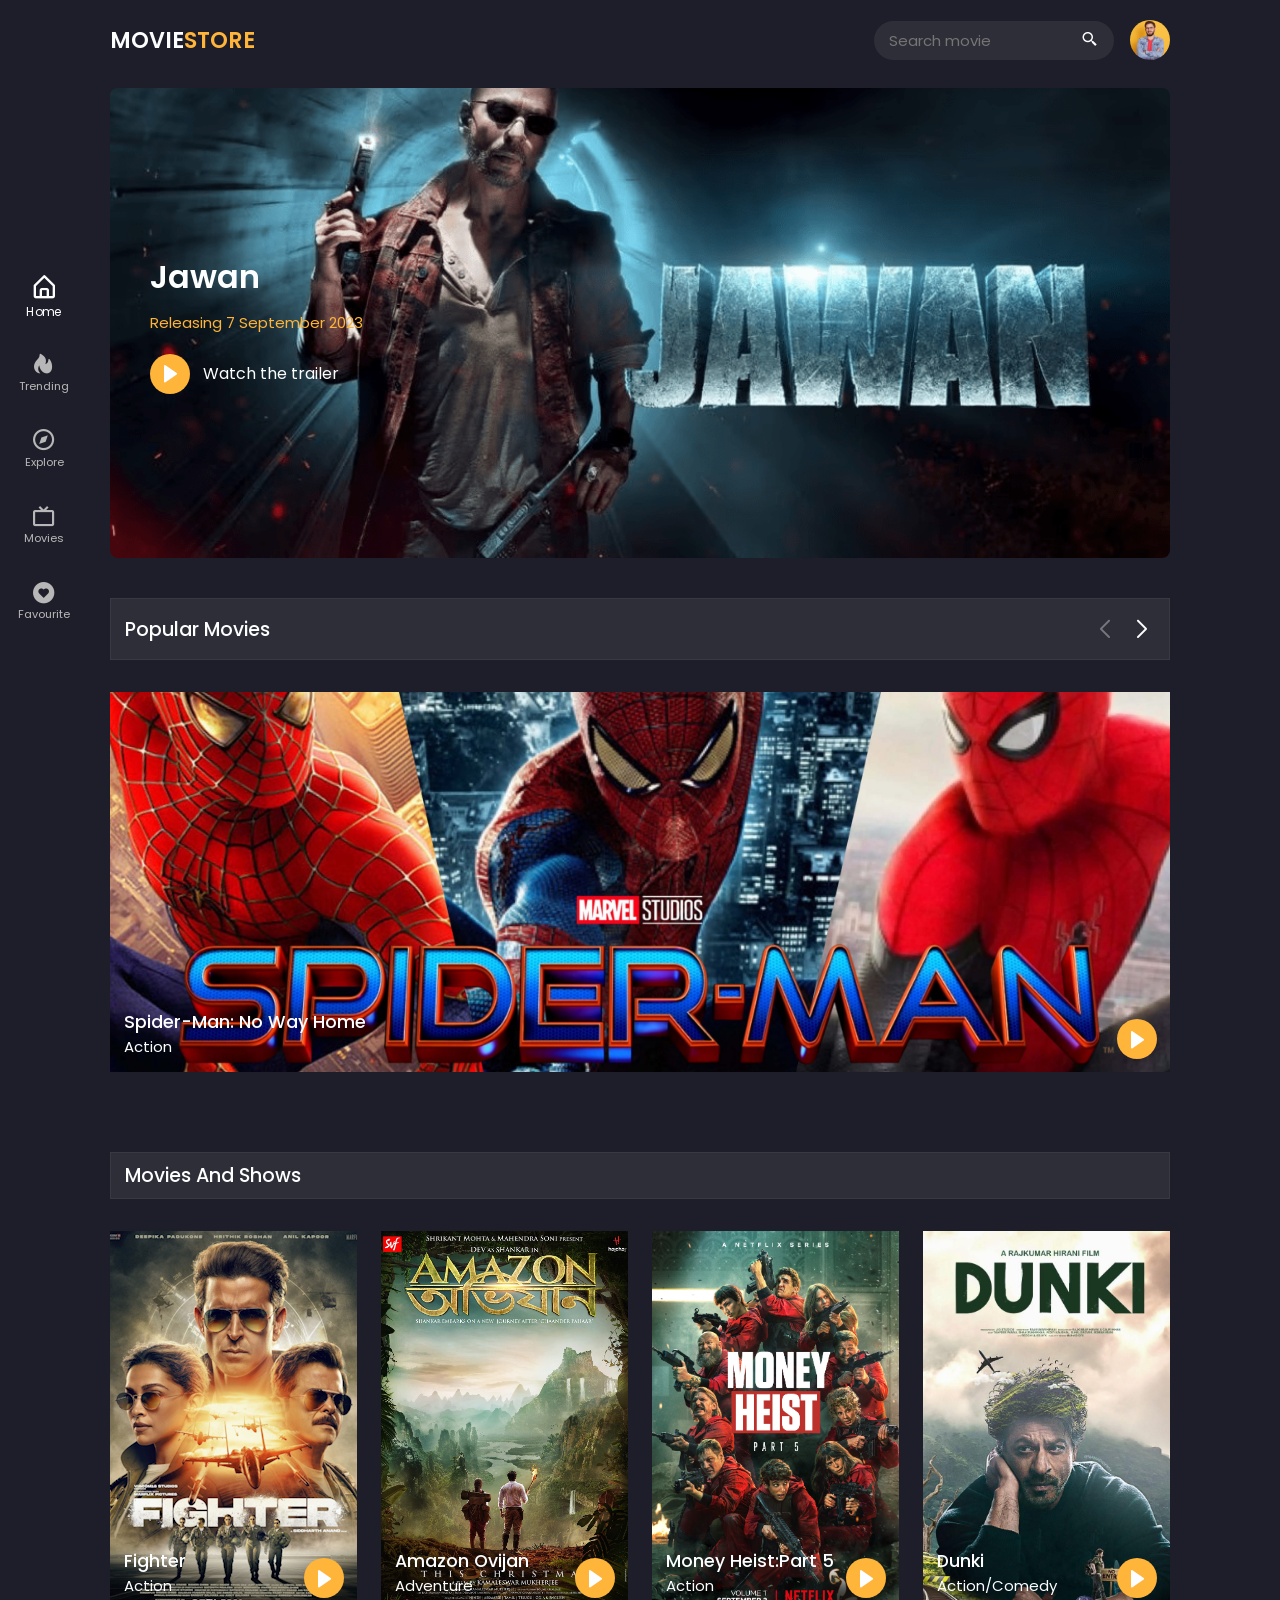
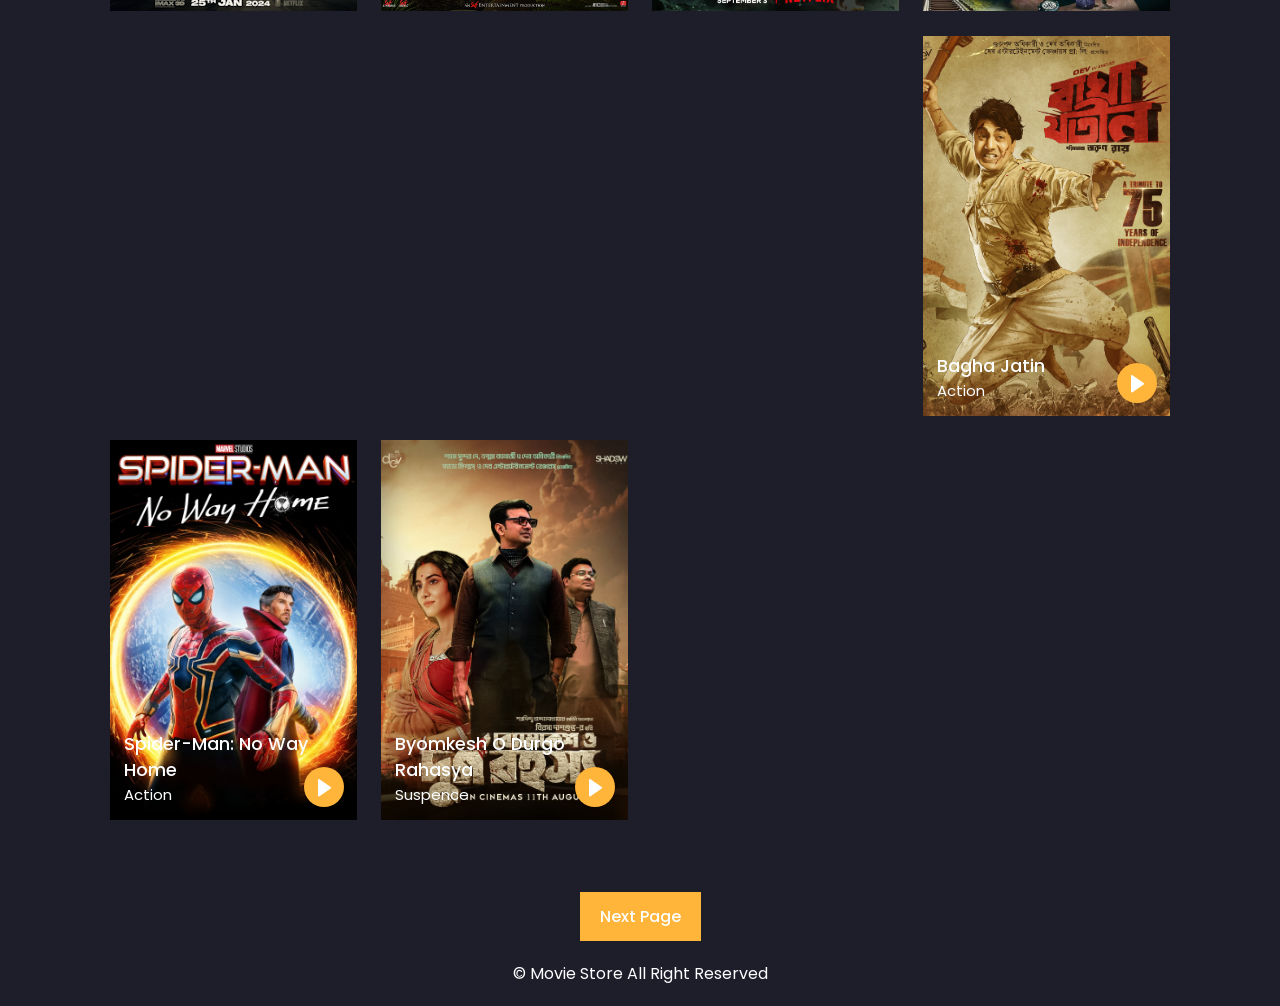
==== index.html @ ad98c3c1 "Initial upload of the Movie Store website." ====
<!DOCTYPE html>
<html lang="en">

<head>
    <meta charset="UTF-8">
    <meta http-equiv="X-UA-compatible" content="IE=edge">
    <meta name="viewport" content="width=device-width, initial-scale=1.0">
    <title>Movie Website</title>
    <link rel="stylesheet" href="style.css">
    <link rel="stylesheet" href="swiper-bundle.min.css">
    <link rel=" shortcut icon" href="fav-icon.png" type="fav-icon">
    <link href='https://unpkg.com/boxicons@2.1.4/css/boxicons.min.css' rel='stylesheet'>

</head>

<body>
    <header>
        <div class="nav container">

            <a href="index.html" class="logo">
                Movie<span>Store</span>
            </a>
            <div class="search-box">
                <input type="search" name="" id="search-input" placeholder="Search movie">
                <i class='bx bx-search-alt-2'></i>
            </div>
            <a href="#" class="user">
                <img src="user.jpg" alt="" class="user-img">
            </a>
            <div class="navbar">
                <a href="#home" class="nav-link nav-active">
                    <i class='bx bx-home-alt'></i>
                    <span class="nav-link-title">Home</span>
                </a>
                <a href="#popular" class="nav-link">
                    <i class='bx bxs-hot'></i>
                    <span class="nav-link-title">Trending</span>
                </a>
                <a href="#movies" class="nav-link">
                    <i class='bx bx-compass'></i>
                    <span class="nav-link-title">Explore</span>
                </a>
                <a href="play-page.html" class="nav-link">
                    <i class='bx bx-tv'></i>
                    <span class="nav-link-title">Movies</span>
                </a>
                <a href="#home" class="nav-link">
                    <i class='bx bxs-heart-circle'></i>
                    <span class="nav-link-title">Favourite</span>
                </a>
            </div>
        </div>
    </header>
    <section class="home container" id="home">
        <img src="copy.png" alt="" class="home-img">
        <div class="home-text">
            <h1 class="home-title">Jawan</h1>
            <p>Releasing 7 September 2023</p>
            <a href="#" class="watch-btn">
                <i class='bx bxs-right-arrow'></i>
                <span>Watch the trailer</span>
            </a>
        </div>
    </section>
    <section class="popular container" id="popular">
        <div class="heading">
            <h2 class="heading-title">Popular Movies</h2>
            <div class="swiper-btn">
                <div class="swiper-button-prev"></div>
                <div class="swiper-button-next"></div>
            </div>
        </div>
        <div class="popular-content swiper">
            <div class="swiper-wrapper">
                <div class="swiper-slide">
                    <div class="movie-box">
                        <img src="no.jpeg" alt="" class="movie-box-img">
                        <div class="box-text">
                            <h2 class="movie-title">Spider-Man: No Way Home</h2>
                            <span class="movie-type">Action</span>
                            <a href="play-page.html" class="watch-btn play-btn">
                                <i class='bx bxs-right-arrow'></i>

                            </a>
                        </div>
                    </div>
                </div>
                <div class="swiper-slide">
                    <div class="movie-box">
                        <img src="hitman.jpg" alt="" class="movie-box-img">
                        <div class="box-text">
                            <h2 class="movie-title">Hitman's Wife's Bodygurd </h2>
                            <span class="movie-type">Action/Comedy</span>
                            <a href="#" class="watch-btn play-btn">
                                <i class='bx bxs-right-arrow'></i>

                            </a>
                        </div>
                    </div>
                </div>
                <div class="swiper-slide">
                    <div class="movie-box">
                        <img src="pa.jpg" alt="" class="movie-box-img">
                        <div class="box-text">
                            <h2 class="movie-title">Pathaan</h2>
                            <span class="movie-type">Action</span>
                            <a href="#" class="watch-btn play-btn">
                                <i class='bx bxs-right-arrow'></i>

                            </a>
                        </div>
                    </div>
                </div>
                <div class="swiper-slide">
                    <div class="movie-box">
                        <img src="dug.jpg" alt="" class="movie-box-img">
                        <div class="box-text">
                            <h2 class="movie-title">Byomkesh O Durgo Rahasya</h2>
                            <span class="movie-type">Suspence/Action</span>
                            <a href="#" class="watch-btn play-btn">
                                <i class='bx bxs-right-arrow'></i>

                            </a>
                        </div>
                    </div>
                </div>
            </div>


        </div>
    </section>
    <section class="Movies container" id="Movies">
        <div class="heading">
            <h2 class="heading-title">Movies And Shows</h2>
        </div>
        
        <div class="Movies-content">
            <div class="movie-box">
                <img src="fig.jpg" alt="" class="movie-box-img">
                <div class="box-text">
                    <h2 class="movie-title">Fighter</h2>
                    <span class="movie-type">Action</span>
                    <a href="play-page.html" class="watch-btn play-btn">
                        <i class='bx bxs-right-arrow'></i>
                    </a>
                </div>
            </div>
            
            <div class="movie-box">
                <img src="ama.jpg" alt="" class="movie-box-img">
                <div class="box-text">
                    <h2 class="movie-title">Amazon Ovijan</h2>
                    <span class="movie-type">Adventure</span>
                    <a class="watch-btn play-btn">
                        <i class='bx bxs-right-arrow'></i>
                    </a>
                </div>
            </div>
            <div class="movie-box">
                <img src="mon.jpg" alt="" class="movie-box-img">
                <div class="box-text">
                    <h2 class="movie-title">Money Heist:Part 5</h2>
                    <span class="movie-type">Action</span>
                    <a href="#" class="watch-btn play-btn">
                        <i class='bx bxs-right-arrow'></i>

                    </a>
                </div>
            </div>
            <div class="swiper-slide">
                <div class="movie-box">
                    <img src="dun.jpg" alt="" class="movie-box-img">
                    <div class="box-text">
                        <h2 class="movie-title">Dunki</h2>
                        <span class="movie-type">Action/Comedy</span>
                        <a href="#" class="watch-btn play-btn">
                            <i class='bx bxs-right-arrow'></i>

                        </a>
                    </div>
                </div><br>
                
                <div class="movie-box">
                    <img src="dev.jpg" alt="" class="movie-box-img">
                    <div class="box-text">
                        <h2 class="movie-title">Bagha Jatin</h2>
                        <span class="movie-type">Action</span>
                        <a href="#" class="watch-btn play-btn">
                            <i class='bx bxs-right-arrow'></i>

                        </a>
                    </div>
                </div>
            </div>
            
            <div class="movie-box">
                <img src="spi.jpg" alt="" class="movie-box-img">
                <div class="box-text">
                    <h2 class="movie-title">Spider-Man: No Way Home</h2>
                    <span class="movie-type">Action</span>
                    <a href="#" class="watch-btn play-btn">
                        <i class='bx bxs-right-arrow'></i>

                    </a>
                </div>
            </div>
            <div class="movie-box">
                <img src="bom.jpg" alt="" class="movie-box-img">
                <div class="box-text">
                    <h2 class="movie-title">Byomkesh O Durgo Rahasya</h2>
                    <span class="movie-type">Suspence</span>
                    <a href="#" class="watch-btn play-btn">
                        <i class='bx bxs-right-arrow'></i>

                    </a>
                </div>
            </div>
        </div>      
    </section>
    
    <div class="next-page">
        <a href="#" class="next-btn">Next Page</a>
    </div>
    <div class="copyright">
        <p>&#169; Movie Store All Right Reserved</p>
    </div>

    <script src="swiper-bundle.min.js"></script>
    <script src="script.js"></script>
    <script>
        var allplaybtn = document.querySelectorAll(".movie-box");
        allplaybtn.forEach(btn => {
            btn.addEventListener("click", function () {
                window.location.href = "play-page.html";
                console.log(btn.innerHTML);
            });
        });
   
    </script>

</body>

</html>
---- style.css ----
@import url('https://fonts.googleapis.com/css2?family=Poppins:wght@400;500;600;700&display=swap');
*{
    font-family: 'Poppins', sans-serif;
    margin: 0;
    padding: 0;
    scroll-behavior: smooth;
    box-sizing: border-box;
    scroll-padding-top: 2rem;
}
:root {
    --main-color:#ffb43a;
    --hover-color:hsl(37,94%,57%);
    --body-color:#1e1e2a;
    --container-color:#2d2e37;
    --text-color:#fcfeff;
}
html::-webkit-scrollbar{
    width: 0.5rem;
    background: transparent;
}
html::-webkit-scrollbar-thumb{
    background: var(--main-color);
}
::selection{
    background: var(--main-color);
    color: var(--text-color);
}
a{
    text-decoration: none;  
}
li {
    list-style: none;
}
section {
    padding: 3rem 0 2rem;
}
img {
    width: 100%;
}
.bx{
 cursor: pointer;   
}
body {
    background: var(--body-color);
    color: var(--text-color);
}
.container{
    max-width: 1060px;
    margin: auto;
    width: 100%;
}
header {
    position: fixed;
    top: 0;
    left: 0;
    width: 100%;
    background: var(--body-color);
    z-index:100;
}
.nav{
    display: flex;
    align-items: center;
    justify-content: center;
    padding: 20px 0;
}
.logo{
    font-size: 1.4rem;
    color: var(--text-color);
    font-weight: 600;
    text-transform: uppercase;
    margin: 0 auto 0 0;
}
.logo span{
   color: var(--main-color);

}
.search-box{
    max-width: 240px;
    width: 100%;
    display: flex;
    align-items: center;
    column-gap: 0.7rem;
    padding: 8px 15px;
    background: var(--container-color);
    border-radius: 4rem;
    margin-right: 1rem;
}
.search-box .bx{
   font-size: 1.1rem;
}
.search-box .bx:hover {
    color: var(--main-color);
}
#search-input{
    width: 100%;
    border: none;
    outline: none;
    color: var(--text-color);
    background: transparent;
    font-size: 0.938rem;
}
.user {
    display: flex;
}
.user-img{
   width: 40px;
    height: 40px;
    border-radius: 50%;
    object-fit: cover;
    object-position: center;
}
.navbar{
    position: fixed;
    top: 50%;
    transform: translateY(-50%);
    left: 18px;
    display: flex;
    flex-direction: column;
    row-gap: 2.1rem;
}
.nav-link{
    display: flex;
    flex-direction: column;
    align-items: center;
    color: #b7b7b7;
}
.nav-link:hover,
.nav-active {
    color: var(--text-color);
    transition: 0.3s all linear;
    transform: scale(1.1);
}
.nav-link .bx {
    font-size: 1.6rem;
}
.nav-link-title {
    font-size: 0.7rem;
}
.home{
    position: relative;
    min-height: 470px;
    display: flex;
    align-items: center;
    margin-top: 5rem !important;
    border-radius: 0.5rem;
}
.home-img{
    position: absolute;
    width: 100%;
    height: 100%;
    z-index: -1;
    object-fit: cover;
    border-radius: 0.5rem;
}
.home-text{
    padding-left: 40px;
}
.home-title{
    font-size: 2rem;
    font-weight: 600;
}
.home-text p{
    font-size: 0.938rem;
    margin: 10px 0 20px;
    color: var(--main-color);
}
.watch-btn{
    display: flex;
    align-items: center;
    column-gap: 0.8rem;
    color: var(--text-color);
}
.watch-btn .bx{
    font-size: 21px;
    background: var(--main-color);
    width: 40px;
    height: 40px;
    border-radius: 50%;
    display: flex;
    align-items: center;
    justify-content: center;
}
.watch-btn .bx:hover{
    background: var(--hover-color);
}
.watch-btn span{
    font-size: 1rem;
    font-weight: 400;
}
.heading{
    display: flex;
    align-items: center;
    justify-content: space-between;
    background: var(--container-color);
    padding: 8px 14px;
    border: 1px solid hsl(200 100% 99% / 5%);
    margin-bottom: 2rem;
}
.heading-title{
    font-size: 1.2rem;
    font-weight: 500;
}
.movie-box{
    position: relative;
    width: 100%;
    height: 380px;
    overflow: hidden;
}
.movie-box-img{
    width: 100%;
    height: 100%;
    object-fit: cover;
}
.movie-box .box-text{
    position: absolute;
    bottom: 0;
    left: 0;
    width: 100%;
    height: 100%;
    display: flex;
    flex-direction: column;
    justify-content: flex-end;
    padding: 14px;
    background: linear-gradient(
    8deg,
    hsl(240 17% 14% /74%) 14%,
    hsl(240 17% 14% /14%) 44%,
    );
    overflow: hidden;
}
.movie-title{
    font-size: 1.1rem;
    font-weight: 500;
}
.movie-type{
    font-size: 0.938rem;
}
.play-btn{
    position: absolute;
    bottom: 0.8rem;
    right: 0.8rem;
}
.swiper-btn{
    display: flex;
}
.swiper-button-next,
.swiper-button-prev{
    position: static !important;
    margin: 0 0 0 10px !important;
}
.swiper-button-next::after,
.swiper-button-prev::after{
    color: var(--text-color);
    font-size: 18px !important;
    font-weight: 700;
}
.movies .heading{
 padding: 10px 14px;   
}
.Movies-content{
    display: grid;
    grid-template-columns: repeat(auto-fit, minmax(247px, 1fr));
    gap: 1.5rem;
}
.Movies-content .movie-box:hover .movie-box-img{
    transform: scale(1.1);
    transition: 0.5s;
}
.next-page{
    display: flex;
    align-items: center;
    justify-content: center;
    margin-top: 2.5rem;
}
.next-btn{
    background: var(--main-color);
    padding: 12px 20px;
    color: var(--text-color);
    font-weight: 500;
}
.next-btn:hover{
    background: var(--hover-color);
    transition: 0.3s all linear;
}
.copyright{
    text-align: center;
    padding: 20px;
}
.play-container{
    position: relative;
    min-height: 540px;
    margin-top: 5rem !important;
}
.play-img{
    position: absolute;
    width: 100%;
    height: 100%;
    object-fit: cover;
    object-position: center;
    z-index: -1;
}
.play-text{
    position: absolute;
    bottom: 0;
    left: 0;
    width: 100%;
    height: 100%;
    display: flex;
    flex-direction: column;
    justify-content: flex-end;
    padding: 40px;
    background: linear-gradient(
    8deg,
    hsl(240 17% 14% /74%) 14%,
    hsl(240 17% 14% /14%) 44%,
    );
}
.play-text h2{
    font-size: 1rem;
    font-weight: 600;
}
.rating{
    display: flex;
    align-items: center;
    column-gap: 2px;
    font-size: 1.1rem;
    color: var(--main-color);
    margin-top: 4px;
}
.tags{
    display: flex;
    align-items: center;
    column-gap: 8px;
    margin: 1rem 0;
}
.tags span{
    background: var(--container-color);
    padding: 0 4px;
}
.play-movie{
    position: absolute;
    bottom: 18rem;
    right: 10rem;
    display: flex !important;
    align-items: center;
    justify-content: center;
    width: 45px;
    height: 45px;
    border-radius: 50%;
    background: var(--main-color);
    font-size: 24px;
    animation: animate 2s linear infinite;
}
@keyframes animate{
    0%{
        box-shadow: 0 0 0 0 rgb(255, 180, 58, 0.7);
    }
    40%{
        box-shadow: 0 0 0 50px rgb(255, 193, 7, 0);
    }
    80%{
        box-shadow: 0 0 0 50px rgb(255, 193, 7, 0);
    }
    100%{
        box-shadow: 0 0 0 rgb(255, 193, 7, 0);
    }
}
.video-container{
    position: fixed;
    top: 0;
    left: 0;
    display: none;
    align-items: center;
    justify-content: center;
    width: 100%;
    height: 100vh;
    background: hsl(234 10% 20% / 60%);
    z-index: 400;
}
.video-container.show-video{
    display: flex;

}
.video-box{
    position: relative;
    width: 82%;

}
.video-box #myvideo{
    width: 100%;
    aspect-ratio: 16/9;
}
.close-video{
    position: absolute;
    top: -3rem;
    right: 0;
    font-size: 40px;
    color: var(--main-color);
}
.about-movie{
    margin-top: 2rem !important;
}
.about-movie h2{
    font-size: 1.4rem;
    font-weight: 600;
    color: var(--main-color);
}
.about-movie p{
    max-width: 600px;
    font-size: 0.938rem;
    margin: 10px 0;
}
.cast-heading{
    font-size: 1.2rem;
    font-weight: 600;
    margin-bottom: 1rem;
    color: var(--main-color);
}
.cast{
    display: grid;
    grid-template-columns: repeat(auto-fit,minmax(150px,150px));
    gap: 1rem;
}
.cast-img{
    width: 150px;
    height: 180px;
    object-fit: cover;
    object-position: center;
}
.download{
    max-width: 800px;
    width: 1005;
    margin: auto;
    display: grid;
    justify-content: center;
    margin-top: 2rem;
}
.download-title{
    text-align: center;
    font-size: 1.4rem;
    font-weight: 500;
    margin: 1.6rem 0;
    color: var(--main-color);
}
.download-links{
    display: grid;
    grid-template-columns: repeat(3, 1fr);
    gap: 10px;
    margin-bottom: 2rem;
}
.download-links a{
    text-align: center;
    background: var(--main-color);
    padding: 12px 24px;
    color: var(--body-color);
    letter-spacing: 1px;
    font-weight: 500;
}
.download-links a:hover{
    background: var(--hover-color);
}
@media (max-width:1170px){
    .navbar{
        bottom: 0;
        left: 0;
        right: 0;
        top: auto;
        transform: translateY(0);
        flex-direction: row;
        justify-content: space-evenly;
        row-gap: 1px;
        padding: 10px;
        border-top: 1px solid hsl(200 100% 99% / 5%);
        background: linear-gradient(8deg,
        hsl(240 17% 14% / 100%) 5%,
        hsl(240 17% 14% / 90%) 100%
        );
    }
    .nav-link .bx {
        font-size: 1.5rem;
    }
    .copyright{
        margin-bottom: 4rem;
    }
}
@media (max-width:1060px){
    .container{
        margin: 0 auto;
        width: 95%;
    }
}
@media (max-width:991px){
    .movie-box {
    height: 340px;
    }
    .Movies-content{
    grid-template-columns: repeat(auto-fit, minmax(214px, 1fr));
    }
}
@media (max-width:888px){
    .nav {
    padding: 14px 0;
    }
    .home{
    min-height: 440px;
    margin-top: 4rem !important;
    }
    .home-text{
    padding-left: 25px;
  }
  .home-title {
    font-size: 1.6rem;
   }
   .watch-btn span {
    font-size: 0.9rem;
   }
   .movie-title {
    font-size: 1rem;
    padding-right: 30px;
}
.play-container {
    min-height: 440px;
    margin-top: 4rem !important;
}
.play-movie {
    bottom: 14rem;
    right: 4rem;
}
.cast {
    justify-content: center;
  }
}
@media (max-width:768px){
    .nav {
        padding: 11px 0;
  }
  .logo {
    font-size: 1.2rem;
  }
  section {
    padding: 2rem 0;
  }
  .home-img {
    object-position: left;
  }
  .movie-type {
    font-size: 0.875rem;
    margin-top: 2px;
  }
  .tags span,
  .about-movie p {
    font-size: 0.875rem;
  }
  p{
    font-size: 0.875rem;
  }
  .play-text h2,
  .about-movie h2 {
    font-size: 1.3rem;
  }
  .play-movie {
    bottom: 10rem;
    right: 2rem;
  }
}
@media (max-width:514px){
    .home {
        min-height: 380px;
    }
    .heading {
        padding: 2px 14px;
    }
    .heading-title {
        font-size: 1rem;
    }
    .play-text {
        padding: 20px;
  }
  .play-movie {
    bottom: 4rem;
  }
  .video-box {
    width: 94%;
  }
  .cast-heading {
    font-size: 1.1rem;
  }
  .cast-title {
    font-size: 0.9rem;
  }
}
@media (max-width:408px){
    * {
        scroll-padding-top: 5rem;
    }
    .nav {
        display: grid;
        grid-template-columns: 1fr;
        grid-template-rows: 1fr 1fr;
        row-gap: 5px;
    }
    .search-box{
        max-width: 100%;
        width: 100%;
        border-radius: 4px;
        order: 3;
        grid-column-start: 1;
        grid-column-end: 3;
    }
    .home,
    .play-container {
        margin-top: 7rem !important;
    }
    .movie-box {
        height: 300px;
    }
    .Movies-content {
        grid-template-columns: repeat(auto-fit, minmax(150px, 1fr));
        gap: 1rem;
    }
}
@media (max-width:370px){
    .home {
        min-height: 300px;
    }
    .movie-box {
        height: 285px;
    }
    .user-img,
    .watch-btn .bx {
        width: 35px;
        height: 35px;
    }
    .navbar{
        justify-content: space-around;
        padding: 8px 0;
    }
    .nav-link .bx {
        font-size: 1.4rem;
    }
    .about-movie p{
        text-align: justify;
    }
    .download-links {
        grid-template-columns: 1fr;
    }
}
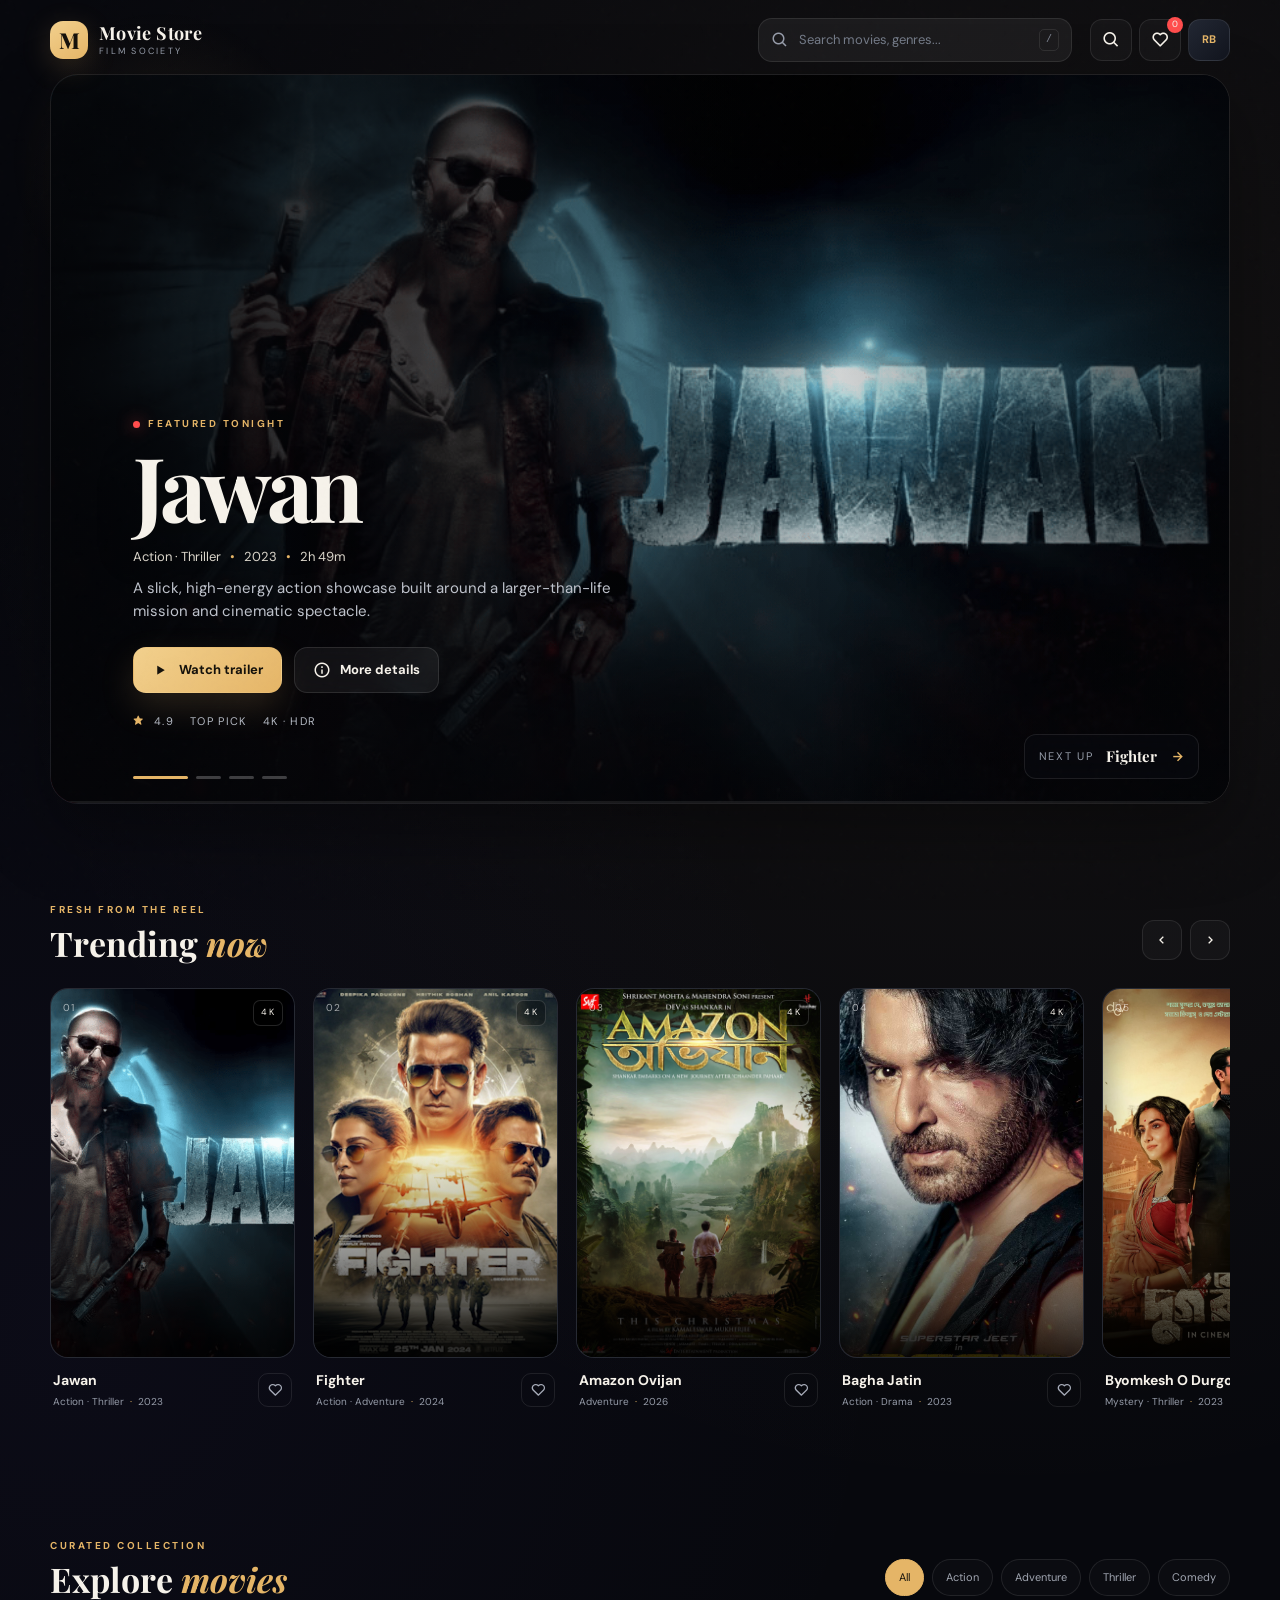
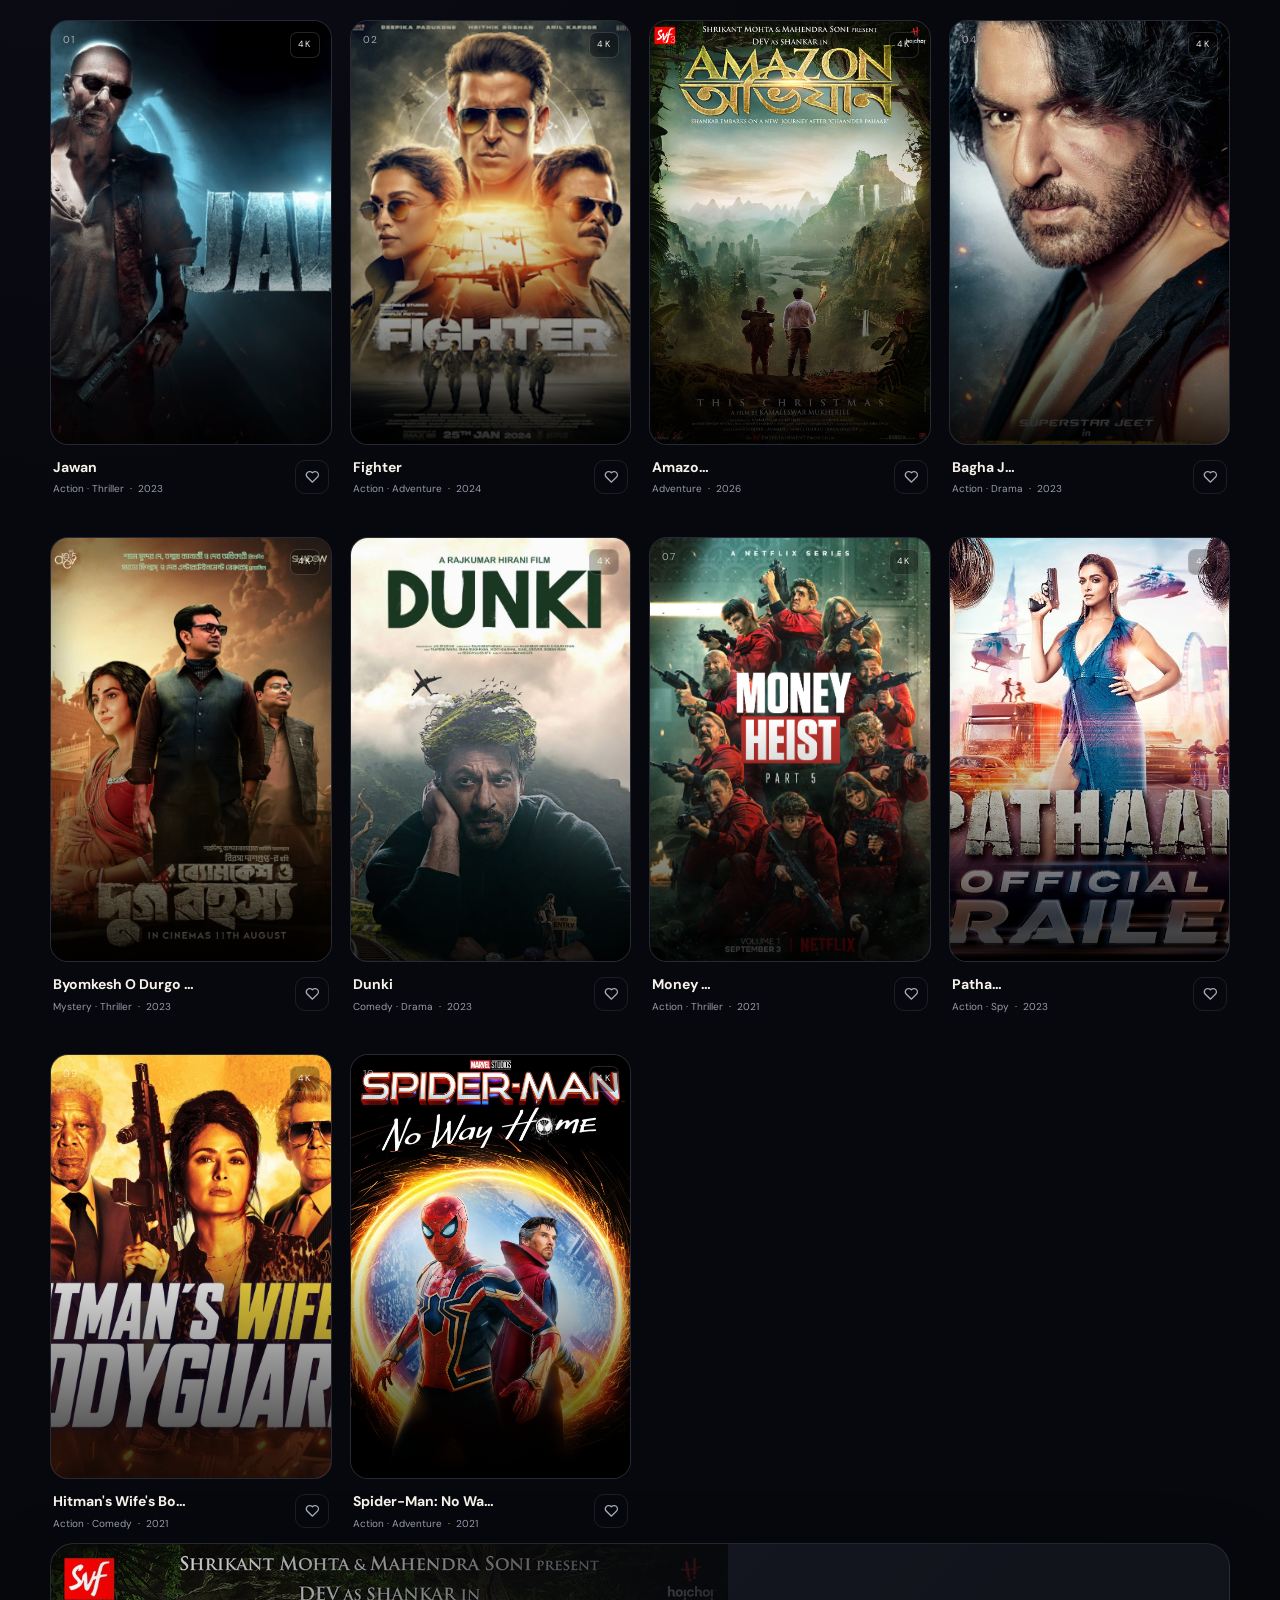
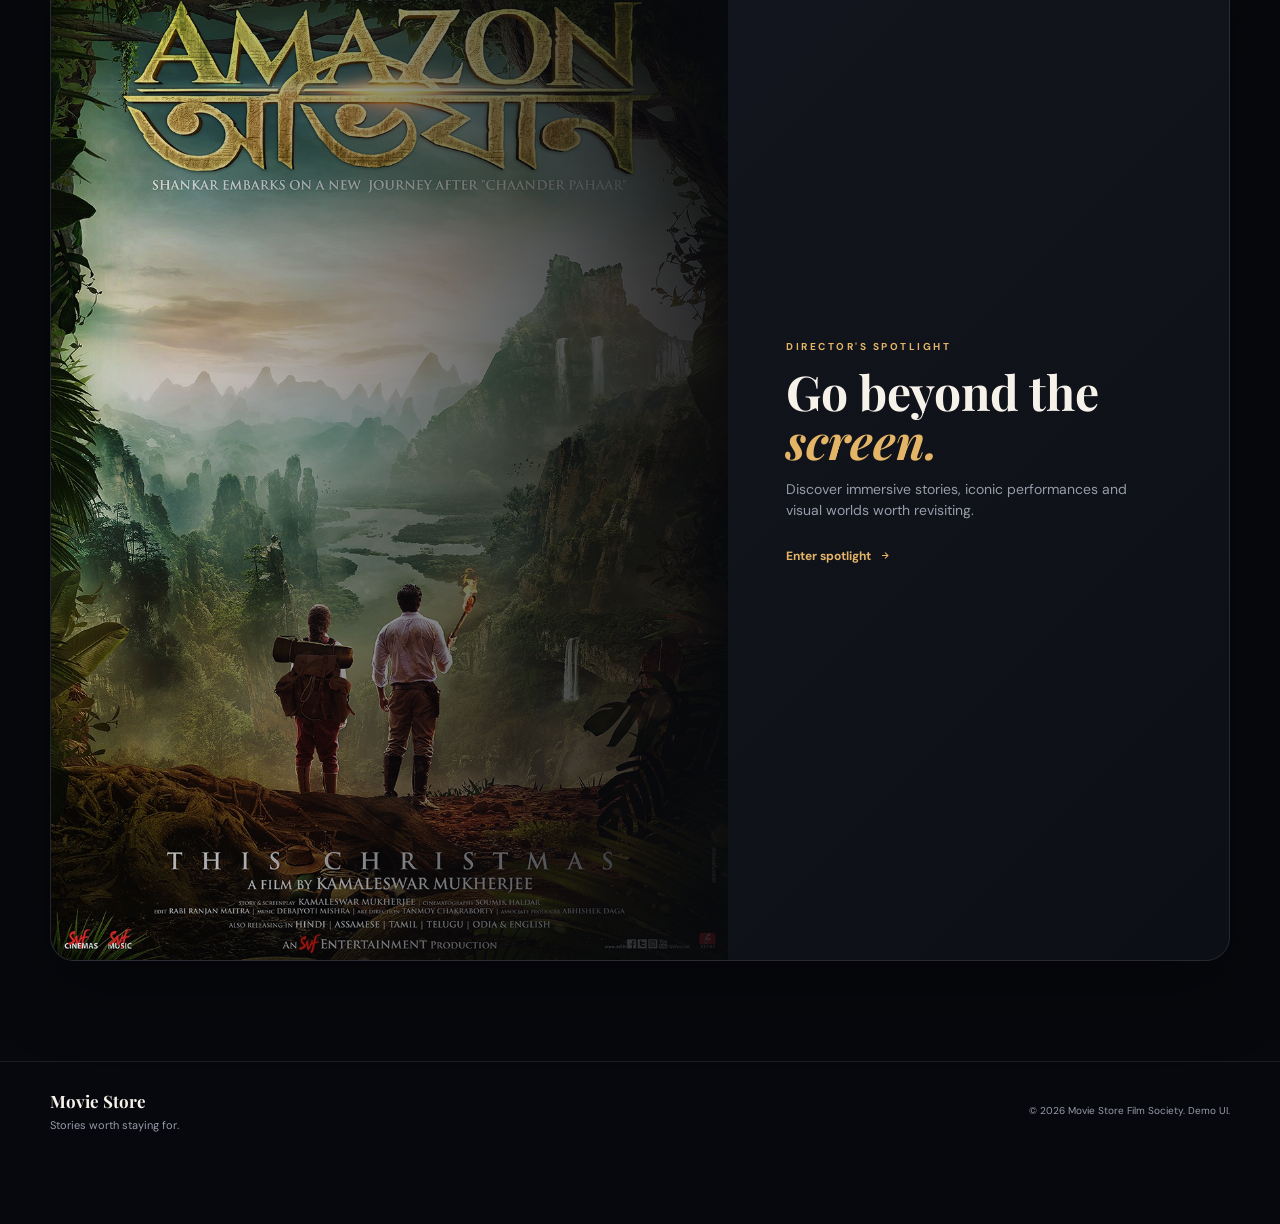
==== commit 4016250b: "Movie Store to v1.2" ====
--- a/index.html
+++ b/index.html
@@ -1,243 +1,178 @@
-<!DOCTYPE html>
-<html lang="en">
-
-<head>
-    <meta charset="UTF-8">
-    <meta http-equiv="X-UA-compatible" content="IE=edge">
-    <meta name="viewport" content="width=device-width, initial-scale=1.0">
-    <title>Movie Website</title>
-    <link rel="stylesheet" href="style.css">
-    <link rel="stylesheet" href="swiper-bundle.min.css">
-    <link rel=" shortcut icon" href="fav-icon.png" type="fav-icon">
-    <link href='https://unpkg.com/boxicons@2.1.4/css/boxicons.min.css' rel='stylesheet'>
-
-</head>
-
-<body>
-    <header>
-        <div class="nav container">
-
-            <a href="index.html" class="logo">
-                Movie<span>Store</span>
-            </a>
-            <div class="search-box">
-                <input type="search" name="" id="search-input" placeholder="Search movie">
-                <i class='bx bx-search-alt-2'></i>
-            </div>
-            <a href="#" class="user">
-                <img src="user.jpg" alt="" class="user-img">
-            </a>
-            <div class="navbar">
-                <a href="#home" class="nav-link nav-active">
-                    <i class='bx bx-home-alt'></i>
-                    <span class="nav-link-title">Home</span>
-                </a>
-                <a href="#popular" class="nav-link">
-                    <i class='bx bxs-hot'></i>
-                    <span class="nav-link-title">Trending</span>
-                </a>
-                <a href="#movies" class="nav-link">
-                    <i class='bx bx-compass'></i>
-                    <span class="nav-link-title">Explore</span>
-                </a>
-                <a href="play-page.html" class="nav-link">
-                    <i class='bx bx-tv'></i>
-                    <span class="nav-link-title">Movies</span>
-                </a>
-                <a href="#home" class="nav-link">
-                    <i class='bx bxs-heart-circle'></i>
-                    <span class="nav-link-title">Favourite</span>
-                </a>
-            </div>
-        </div>
-    </header>
-    <section class="home container" id="home">
-        <img src="copy.png" alt="" class="home-img">
-        <div class="home-text">
-            <h1 class="home-title">Jawan</h1>
-            <p>Releasing 7 September 2023</p>
-            <a href="#" class="watch-btn">
-                <i class='bx bxs-right-arrow'></i>
-                <span>Watch the trailer</span>
-            </a>
-        </div>
-    </section>
-    <section class="popular container" id="popular">
-        <div class="heading">
-            <h2 class="heading-title">Popular Movies</h2>
-            <div class="swiper-btn">
-                <div class="swiper-button-prev"></div>
-                <div class="swiper-button-next"></div>
-            </div>
-        </div>
-        <div class="popular-content swiper">
-            <div class="swiper-wrapper">
-                <div class="swiper-slide">
-                    <div class="movie-box">
-                        <img src="no.jpeg" alt="" class="movie-box-img">
-                        <div class="box-text">
-                            <h2 class="movie-title">Spider-Man: No Way Home</h2>
-                            <span class="movie-type">Action</span>
-                            <a href="play-page.html" class="watch-btn play-btn">
-                                <i class='bx bxs-right-arrow'></i>
-
-                            </a>
-                        </div>
-                    </div>
-                </div>
-                <div class="swiper-slide">
-                    <div class="movie-box">
-                        <img src="hitman.jpg" alt="" class="movie-box-img">
-                        <div class="box-text">
-                            <h2 class="movie-title">Hitman's Wife's Bodygurd </h2>
-                            <span class="movie-type">Action/Comedy</span>
-                            <a href="#" class="watch-btn play-btn">
-                                <i class='bx bxs-right-arrow'></i>
-
-                            </a>
-                        </div>
-                    </div>
-                </div>
-                <div class="swiper-slide">
-                    <div class="movie-box">
-                        <img src="pa.jpg" alt="" class="movie-box-img">
-                        <div class="box-text">
-                            <h2 class="movie-title">Pathaan</h2>
-                            <span class="movie-type">Action</span>
-                            <a href="#" class="watch-btn play-btn">
-                                <i class='bx bxs-right-arrow'></i>
-
-                            </a>
-                        </div>
-                    </div>
-                </div>
-                <div class="swiper-slide">
-                    <div class="movie-box">
-                        <img src="dug.jpg" alt="" class="movie-box-img">
-                        <div class="box-text">
-                            <h2 class="movie-title">Byomkesh O Durgo Rahasya</h2>
-                            <span class="movie-type">Suspence/Action</span>
-                            <a href="#" class="watch-btn play-btn">
-                                <i class='bx bxs-right-arrow'></i>
-
-                            </a>
-                        </div>
-                    </div>
-                </div>
-            </div>
-
-
-        </div>
-    </section>
-    <section class="Movies container" id="Movies">
-        <div class="heading">
-            <h2 class="heading-title">Movies And Shows</h2>
-        </div>
-        
-        <div class="Movies-content">
-            <div class="movie-box">
-                <img src="fig.jpg" alt="" class="movie-box-img">
-                <div class="box-text">
-                    <h2 class="movie-title">Fighter</h2>
-                    <span class="movie-type">Action</span>
-                    <a href="play-page.html" class="watch-btn play-btn">
-                        <i class='bx bxs-right-arrow'></i>
-                    </a>
-                </div>
-            </div>
-            
-            <div class="movie-box">
-                <img src="ama.jpg" alt="" class="movie-box-img">
-                <div class="box-text">
-                    <h2 class="movie-title">Amazon Ovijan</h2>
-                    <span class="movie-type">Adventure</span>
-                    <a class="watch-btn play-btn">
-                        <i class='bx bxs-right-arrow'></i>
-                    </a>
-                </div>
-            </div>
-            <div class="movie-box">
-                <img src="mon.jpg" alt="" class="movie-box-img">
-                <div class="box-text">
-                    <h2 class="movie-title">Money Heist:Part 5</h2>
-                    <span class="movie-type">Action</span>
-                    <a href="#" class="watch-btn play-btn">
-                        <i class='bx bxs-right-arrow'></i>
-
-                    </a>
-                </div>
-            </div>
-            <div class="swiper-slide">
-                <div class="movie-box">
-                    <img src="dun.jpg" alt="" class="movie-box-img">
-                    <div class="box-text">
-                        <h2 class="movie-title">Dunki</h2>
-                        <span class="movie-type">Action/Comedy</span>
-                        <a href="#" class="watch-btn play-btn">
-                            <i class='bx bxs-right-arrow'></i>
-
-                        </a>
-                    </div>
-                </div><br>
-                
-                <div class="movie-box">
-                    <img src="dev.jpg" alt="" class="movie-box-img">
-                    <div class="box-text">
-                        <h2 class="movie-title">Bagha Jatin</h2>
-                        <span class="movie-type">Action</span>
-                        <a href="#" class="watch-btn play-btn">
-                            <i class='bx bxs-right-arrow'></i>
-
-                        </a>
-                    </div>
-                </div>
-            </div>
-            
-            <div class="movie-box">
-                <img src="spi.jpg" alt="" class="movie-box-img">
-                <div class="box-text">
-                    <h2 class="movie-title">Spider-Man: No Way Home</h2>
-                    <span class="movie-type">Action</span>
-                    <a href="#" class="watch-btn play-btn">
-                        <i class='bx bxs-right-arrow'></i>
-
-                    </a>
-                </div>
-            </div>
-            <div class="movie-box">
-                <img src="bom.jpg" alt="" class="movie-box-img">
-                <div class="box-text">
-                    <h2 class="movie-title">Byomkesh O Durgo Rahasya</h2>
-                    <span class="movie-type">Suspence</span>
-                    <a href="#" class="watch-btn play-btn">
-                        <i class='bx bxs-right-arrow'></i>
-
-                    </a>
-                </div>
-            </div>
-        </div>      
-    </section>
-    
-    <div class="next-page">
-        <a href="#" class="next-btn">Next Page</a>
-    </div>
-    <div class="copyright">
-        <p>&#169; Movie Store All Right Reserved</p>
-    </div>
-
-    <script src="swiper-bundle.min.js"></script>
-    <script src="script.js"></script>
-    <script>
-        var allplaybtn = document.querySelectorAll(".movie-box");
-        allplaybtn.forEach(btn => {
-            btn.addEventListener("click", function () {
-                window.location.href = "play-page.html";
-                console.log(btn.innerHTML);
-            });
-        });
-   
-    </script>
-
-</body>
-
-</html>+<!DOCTYPE html>
+<html lang="en">
+<head>
+  <meta charset="UTF-8">
+  <meta name="viewport" content="width=device-width, initial-scale=1.0">
+  <meta name="theme-color" content="#07080d">
+  <meta name="description" content="Movie Store — a premium cinematic movie discovery experience.">
+  <title>Movie Store — Premium Movie Experience</title>
+
+  <link rel="preconnect" href="https://fonts.googleapis.com">
+  <link rel="preconnect" href="https://fonts.gstatic.com" crossorigin>
+  <link href="https://fonts.googleapis.com/css2?family=DM+Sans:wght@400;500;600;700&family=Playfair+Display:wght@600;700;800&display=swap" rel="stylesheet">
+  <link href="https://unpkg.com/boxicons@2.1.4/css/boxicons.min.css" rel="stylesheet">
+  <link rel="stylesheet" href="style.css">
+</head>
+
+<body class="home-page">
+  <div class="page-loader" id="pageLoader" aria-hidden="true">
+    <div class="loader-mark"><span>M</span></div>
+    <div class="loader-line"><i></i></div>
+  </div>
+
+  <div class="progress-bar" id="progressBar"></div>
+  <div class="cursor-glow" id="cursorGlow"></div>
+  <div class="noise"></div>
+
+  <header class="site-header" id="siteHeader">
+    <nav class="nav-shell container">
+      <a class="brand" href="index.html" aria-label="Movie Store home">
+        <span class="brand-mark">M</span>
+        <span class="brand-copy"><strong>Movie Store</strong><em>Film Society</em></span>
+      </a>
+
+      <div class="desktop-search search-box">
+        <i class="bx bx-search"></i>
+        <input id="searchInput" type="search" placeholder="Search movies, genres..." autocomplete="off">
+        <kbd>/</kbd>
+      </div>
+
+      <div class="nav-actions">
+        <button class="icon-btn" id="searchToggle" aria-label="Open search"><i class="bx bx-search"></i></button>
+        <button class="icon-btn" id="favoritesBtn" aria-label="Show favourites">
+          <i class="bx bx-heart"></i><span class="count-badge" id="favCount">0</span>
+        </button>
+        <button class="avatar-btn" aria-label="Profile"><span>RB</span></button>
+      </div>
+
+      <div class="mobile-search search-box" id="mobileSearch">
+        <i class="bx bx-search"></i>
+        <input id="mobileSearchInput" type="search" placeholder="Search movies..." autocomplete="off">
+      </div>
+    </nav>
+  </header>
+
+  <main>
+    <section class="hero container" id="home">
+      <div class="hero-backdrop">
+        <img src="jawan.jpg" alt="Jawan cinematic artwork" id="heroImage">
+        <div class="hero-vignette"></div>
+        <div class="hero-scanlines"></div>
+      </div>
+
+      <div class="hero-content reveal">
+        <div class="eyebrow"><span class="eyebrow-dot"></span> Featured tonight</div>
+        <h1 id="heroTitle">Jawan</h1>
+        <p class="hero-meta" id="heroMeta">Action <span>•</span> Thriller <span>•</span> 2023 <span>•</span> 2h 49m</p>
+        <p class="hero-description" id="heroDescription">
+          A high-energy cinematic showcase with style, attitude and a pulse-pounding mission.
+        </p>
+        <div class="hero-cta">
+          <a class="btn btn-primary" id="heroWatch" href="play-page.html?movie=jawan">
+            <i class="bx bx-play"></i><span>Watch trailer</span>
+          </a>
+          <button class="btn btn-ghost" id="heroInfo"><i class="bx bx-info-circle"></i><span>More details</span></button>
+        </div>
+        <div class="hero-status">
+          <span><i class="bx bxs-star"></i> 4.9</span>
+          <span>Top pick</span>
+          <span>4K · HDR</span>
+        </div>
+      </div>
+
+      <div class="hero-dots" id="heroDots" aria-label="Featured slides"></div>
+      <div class="hero-progress"><i id="heroProgress"></i></div>
+      <div class="hero-next" id="heroNext"><span>Next up</span><strong>Fighter</strong><i class="bx bx-right-arrow-alt"></i></div>
+    </section>
+
+    <section class="section container reveal" id="trending">
+      <div class="section-head">
+        <div>
+          <span class="section-kicker">Fresh from the reel</span>
+          <h2>Trending <em>now</em></h2>
+        </div>
+        <div class="section-tools">
+          <button class="round-control" id="trendPrev" aria-label="Previous"><i class="bx bx-chevron-left"></i></button>
+          <button class="round-control" id="trendNext" aria-label="Next"><i class="bx bx-chevron-right"></i></button>
+        </div>
+      </div>
+
+      <div class="carousel-wrap">
+        <div class="movie-row" id="trendingRow"></div>
+      </div>
+    </section>
+
+    <section class="section container reveal" id="movies">
+      <div class="section-head stacked-mobile">
+        <div>
+          <span class="section-kicker">Curated collection</span>
+          <h2>Explore <em>movies</em></h2>
+        </div>
+        <div class="filters" id="filters">
+          <button class="filter-btn active" data-filter="all">All</button>
+          <button class="filter-btn" data-filter="action">Action</button>
+          <button class="filter-btn" data-filter="adventure">Adventure</button>
+          <button class="filter-btn" data-filter="thriller">Thriller</button>
+          <button class="filter-btn" data-filter="comedy">Comedy</button>
+        </div>
+      </div>
+
+      <div class="movies-grid" id="moviesGrid"></div>
+
+      <div class="empty-state" id="emptyState">
+        <i class="bx bx-film"></i>
+        <h3>No titles found</h3>
+        <p>Try a different movie, actor, or genre.</p>
+      </div>
+    </section>
+
+    <section class="editorial container reveal" id="spotlight">
+      <div class="editorial-card">
+        <div class="editorial-image">
+          <img src="amazon-ovijan.jpg" alt="Amazon Ovijan cinematic artwork">
+          <div class="editorial-overlay"></div>
+        </div>
+        <div class="editorial-copy">
+          <span class="section-kicker">Director's spotlight</span>
+          <h2>Go beyond the<br><em>screen.</em></h2>
+          <p>Discover immersive stories, iconic performances and visual worlds worth revisiting.</p>
+          <a href="play-page.html?movie=amazon" class="text-link">Enter spotlight <i class="bx bx-right-arrow-alt"></i></a>
+        </div>
+      </div>
+    </section>
+  </main>
+
+  <nav class="bottom-nav">
+    <a href="#home" class="bottom-link active"><i class="bx bx-home"></i><span>Home</span></a>
+    <a href="#trending" class="bottom-link"><i class="bx bxs-hot"></i><span>Trending</span></a>
+    <a href="#movies" class="bottom-link"><i class="bx bx-compass"></i><span>Explore</span></a>
+    <button class="bottom-link" id="mobileFav"><i class="bx bx-heart"></i><span>Saved</span></button>
+  </nav>
+
+  <div class="modal" id="quickModal" aria-hidden="true">
+    <div class="modal-backdrop" data-close-modal></div>
+    <div class="quick-modal" role="dialog" aria-modal="true" aria-labelledby="quickTitle">
+      <button class="modal-close" data-close-modal aria-label="Close"><i class="bx bx-x"></i></button>
+      <div class="quick-media"><img src="jawan.jpg" alt="" id="quickImage"></div>
+      <div class="quick-copy">
+        <span class="section-kicker">Movie details</span>
+        <h2 id="quickTitle">Jawan</h2>
+        <p id="quickMeta">Action · Thriller · 2023</p>
+        <p id="quickDescription"></p>
+        <a class="btn btn-primary" id="quickWatch" href="#"><i class="bx bx-play"></i> Open movie</a>
+      </div>
+    </div>
+  </div>
+
+  <div class="toast" id="toast"><i class="bx bx-check-circle"></i><span>Saved to favourites</span></div>
+
+  <footer class="site-footer">
+    <div class="container footer-inner">
+      <div><strong>Movie Store</strong><span>Stories worth staying for.</span></div>
+      <p>© 2026 Movie Store Film Society. Demo UI.</p>
+    </div>
+  </footer>
+
+  <script src="script.js"></script>
+</body>
+</html>
--- a/style.css
+++ b/style.css
@@ -1,648 +1,252 @@
-
-@import url('https://fonts.googleapis.com/css2?family=Poppins:wght@400;500;600;700&display=swap');
-*{
-    font-family: 'Poppins', sans-serif;
-    margin: 0;
-    padding: 0;
-    scroll-behavior: smooth;
-    box-sizing: border-box;
-    scroll-padding-top: 2rem;
-}
-:root {
-    --main-color:#ffb43a;
-    --hover-color:hsl(37,94%,57%);
-    --body-color:#1e1e2a;
-    --container-color:#2d2e37;
-    --text-color:#fcfeff;
-}
-html::-webkit-scrollbar{
-    width: 0.5rem;
-    background: transparent;
-}
-html::-webkit-scrollbar-thumb{
-    background: var(--main-color);
-}
-::selection{
-    background: var(--main-color);
-    color: var(--text-color);
-}
-a{
-    text-decoration: none;  
-}
-li {
-    list-style: none;
-}
-section {
-    padding: 3rem 0 2rem;
-}
-img {
-    width: 100%;
-}
-.bx{
- cursor: pointer;   
-}
-body {
-    background: var(--body-color);
-    color: var(--text-color);
-}
-.container{
-    max-width: 1060px;
-    margin: auto;
-    width: 100%;
-}
-header {
-    position: fixed;
-    top: 0;
-    left: 0;
-    width: 100%;
-    background: var(--body-color);
-    z-index:100;
-}
-.nav{
-    display: flex;
-    align-items: center;
-    justify-content: center;
-    padding: 20px 0;
-}
-.logo{
-    font-size: 1.4rem;
-    color: var(--text-color);
-    font-weight: 600;
-    text-transform: uppercase;
-    margin: 0 auto 0 0;
-}
-.logo span{
-   color: var(--main-color);
-
-}
-.search-box{
-    max-width: 240px;
-    width: 100%;
-    display: flex;
-    align-items: center;
-    column-gap: 0.7rem;
-    padding: 8px 15px;
-    background: var(--container-color);
-    border-radius: 4rem;
-    margin-right: 1rem;
-}
-.search-box .bx{
-   font-size: 1.1rem;
-}
-.search-box .bx:hover {
-    color: var(--main-color);
-}
-#search-input{
-    width: 100%;
-    border: none;
-    outline: none;
-    color: var(--text-color);
-    background: transparent;
-    font-size: 0.938rem;
-}
-.user {
-    display: flex;
-}
-.user-img{
-   width: 40px;
-    height: 40px;
-    border-radius: 50%;
-    object-fit: cover;
-    object-position: center;
-}
-.navbar{
-    position: fixed;
-    top: 50%;
-    transform: translateY(-50%);
-    left: 18px;
-    display: flex;
-    flex-direction: column;
-    row-gap: 2.1rem;
-}
-.nav-link{
-    display: flex;
-    flex-direction: column;
-    align-items: center;
-    color: #b7b7b7;
-}
-.nav-link:hover,
-.nav-active {
-    color: var(--text-color);
-    transition: 0.3s all linear;
-    transform: scale(1.1);
-}
-.nav-link .bx {
-    font-size: 1.6rem;
-}
-.nav-link-title {
-    font-size: 0.7rem;
-}
-.home{
-    position: relative;
-    min-height: 470px;
-    display: flex;
-    align-items: center;
-    margin-top: 5rem !important;
-    border-radius: 0.5rem;
-}
-.home-img{
-    position: absolute;
-    width: 100%;
-    height: 100%;
-    z-index: -1;
-    object-fit: cover;
-    border-radius: 0.5rem;
-}
-.home-text{
-    padding-left: 40px;
-}
-.home-title{
-    font-size: 2rem;
-    font-weight: 600;
-}
-.home-text p{
-    font-size: 0.938rem;
-    margin: 10px 0 20px;
-    color: var(--main-color);
-}
-.watch-btn{
-    display: flex;
-    align-items: center;
-    column-gap: 0.8rem;
-    color: var(--text-color);
-}
-.watch-btn .bx{
-    font-size: 21px;
-    background: var(--main-color);
-    width: 40px;
-    height: 40px;
-    border-radius: 50%;
-    display: flex;
-    align-items: center;
-    justify-content: center;
-}
-.watch-btn .bx:hover{
-    background: var(--hover-color);
-}
-.watch-btn span{
-    font-size: 1rem;
-    font-weight: 400;
-}
-.heading{
-    display: flex;
-    align-items: center;
-    justify-content: space-between;
-    background: var(--container-color);
-    padding: 8px 14px;
-    border: 1px solid hsl(200 100% 99% / 5%);
-    margin-bottom: 2rem;
-}
-.heading-title{
-    font-size: 1.2rem;
-    font-weight: 500;
-}
-.movie-box{
-    position: relative;
-    width: 100%;
-    height: 380px;
-    overflow: hidden;
-}
-.movie-box-img{
-    width: 100%;
-    height: 100%;
-    object-fit: cover;
-}
-.movie-box .box-text{
-    position: absolute;
-    bottom: 0;
-    left: 0;
-    width: 100%;
-    height: 100%;
-    display: flex;
-    flex-direction: column;
-    justify-content: flex-end;
-    padding: 14px;
-    background: linear-gradient(
-    8deg,
-    hsl(240 17% 14% /74%) 14%,
-    hsl(240 17% 14% /14%) 44%,
-    );
-    overflow: hidden;
-}
-.movie-title{
-    font-size: 1.1rem;
-    font-weight: 500;
-}
-.movie-type{
-    font-size: 0.938rem;
-}
-.play-btn{
-    position: absolute;
-    bottom: 0.8rem;
-    right: 0.8rem;
-}
-.swiper-btn{
-    display: flex;
-}
-.swiper-button-next,
-.swiper-button-prev{
-    position: static !important;
-    margin: 0 0 0 10px !important;
-}
-.swiper-button-next::after,
-.swiper-button-prev::after{
-    color: var(--text-color);
-    font-size: 18px !important;
-    font-weight: 700;
-}
-.movies .heading{
- padding: 10px 14px;   
-}
-.Movies-content{
-    display: grid;
-    grid-template-columns: repeat(auto-fit, minmax(247px, 1fr));
-    gap: 1.5rem;
-}
-.Movies-content .movie-box:hover .movie-box-img{
-    transform: scale(1.1);
-    transition: 0.5s;
-}
-.next-page{
-    display: flex;
-    align-items: center;
-    justify-content: center;
-    margin-top: 2.5rem;
-}
-.next-btn{
-    background: var(--main-color);
-    padding: 12px 20px;
-    color: var(--text-color);
-    font-weight: 500;
-}
-.next-btn:hover{
-    background: var(--hover-color);
-    transition: 0.3s all linear;
-}
-.copyright{
-    text-align: center;
-    padding: 20px;
-}
-.play-container{
-    position: relative;
-    min-height: 540px;
-    margin-top: 5rem !important;
-}
-.play-img{
-    position: absolute;
-    width: 100%;
-    height: 100%;
-    object-fit: cover;
-    object-position: center;
-    z-index: -1;
-}
-.play-text{
-    position: absolute;
-    bottom: 0;
-    left: 0;
-    width: 100%;
-    height: 100%;
-    display: flex;
-    flex-direction: column;
-    justify-content: flex-end;
-    padding: 40px;
-    background: linear-gradient(
-    8deg,
-    hsl(240 17% 14% /74%) 14%,
-    hsl(240 17% 14% /14%) 44%,
-    );
-}
-.play-text h2{
-    font-size: 1rem;
-    font-weight: 600;
-}
-.rating{
-    display: flex;
-    align-items: center;
-    column-gap: 2px;
-    font-size: 1.1rem;
-    color: var(--main-color);
-    margin-top: 4px;
-}
-.tags{
-    display: flex;
-    align-items: center;
-    column-gap: 8px;
-    margin: 1rem 0;
-}
-.tags span{
-    background: var(--container-color);
-    padding: 0 4px;
-}
-.play-movie{
-    position: absolute;
-    bottom: 18rem;
-    right: 10rem;
-    display: flex !important;
-    align-items: center;
-    justify-content: center;
-    width: 45px;
-    height: 45px;
-    border-radius: 50%;
-    background: var(--main-color);
-    font-size: 24px;
-    animation: animate 2s linear infinite;
-}
-@keyframes animate{
-    0%{
-        box-shadow: 0 0 0 0 rgb(255, 180, 58, 0.7);
-    }
-    40%{
-        box-shadow: 0 0 0 50px rgb(255, 193, 7, 0);
-    }
-    80%{
-        box-shadow: 0 0 0 50px rgb(255, 193, 7, 0);
-    }
-    100%{
-        box-shadow: 0 0 0 rgb(255, 193, 7, 0);
-    }
-}
-.video-container{
-    position: fixed;
-    top: 0;
-    left: 0;
-    display: none;
-    align-items: center;
-    justify-content: center;
-    width: 100%;
-    height: 100vh;
-    background: hsl(234 10% 20% / 60%);
-    z-index: 400;
-}
-.video-container.show-video{
-    display: flex;
-
-}
-.video-box{
-    position: relative;
-    width: 82%;
-
-}
-.video-box #myvideo{
-    width: 100%;
-    aspect-ratio: 16/9;
-}
-.close-video{
-    position: absolute;
-    top: -3rem;
-    right: 0;
-    font-size: 40px;
-    color: var(--main-color);
-}
-.about-movie{
-    margin-top: 2rem !important;
-}
-.about-movie h2{
-    font-size: 1.4rem;
-    font-weight: 600;
-    color: var(--main-color);
-}
-.about-movie p{
-    max-width: 600px;
-    font-size: 0.938rem;
-    margin: 10px 0;
-}
-.cast-heading{
-    font-size: 1.2rem;
-    font-weight: 600;
-    margin-bottom: 1rem;
-    color: var(--main-color);
-}
-.cast{
-    display: grid;
-    grid-template-columns: repeat(auto-fit,minmax(150px,150px));
-    gap: 1rem;
-}
-.cast-img{
-    width: 150px;
-    height: 180px;
-    object-fit: cover;
-    object-position: center;
-}
-.download{
-    max-width: 800px;
-    width: 1005;
-    margin: auto;
-    display: grid;
-    justify-content: center;
-    margin-top: 2rem;
-}
-.download-title{
-    text-align: center;
-    font-size: 1.4rem;
-    font-weight: 500;
-    margin: 1.6rem 0;
-    color: var(--main-color);
-}
-.download-links{
-    display: grid;
-    grid-template-columns: repeat(3, 1fr);
-    gap: 10px;
-    margin-bottom: 2rem;
-}
-.download-links a{
-    text-align: center;
-    background: var(--main-color);
-    padding: 12px 24px;
-    color: var(--body-color);
-    letter-spacing: 1px;
-    font-weight: 500;
-}
-.download-links a:hover{
-    background: var(--hover-color);
-}
-@media (max-width:1170px){
-    .navbar{
-        bottom: 0;
-        left: 0;
-        right: 0;
-        top: auto;
-        transform: translateY(0);
-        flex-direction: row;
-        justify-content: space-evenly;
-        row-gap: 1px;
-        padding: 10px;
-        border-top: 1px solid hsl(200 100% 99% / 5%);
-        background: linear-gradient(8deg,
-        hsl(240 17% 14% / 100%) 5%,
-        hsl(240 17% 14% / 90%) 100%
-        );
-    }
-    .nav-link .bx {
-        font-size: 1.5rem;
-    }
-    .copyright{
-        margin-bottom: 4rem;
-    }
-}
-@media (max-width:1060px){
-    .container{
-        margin: 0 auto;
-        width: 95%;
-    }
-}
-@media (max-width:991px){
-    .movie-box {
-    height: 340px;
-    }
-    .Movies-content{
-    grid-template-columns: repeat(auto-fit, minmax(214px, 1fr));
-    }
-}
-@media (max-width:888px){
-    .nav {
-    padding: 14px 0;
-    }
-    .home{
-    min-height: 440px;
-    margin-top: 4rem !important;
-    }
-    .home-text{
-    padding-left: 25px;
-  }
-  .home-title {
-    font-size: 1.6rem;
-   }
-   .watch-btn span {
-    font-size: 0.9rem;
-   }
-   .movie-title {
-    font-size: 1rem;
-    padding-right: 30px;
-}
-.play-container {
-    min-height: 440px;
-    margin-top: 4rem !important;
-}
-.play-movie {
-    bottom: 14rem;
-    right: 4rem;
-}
-.cast {
-    justify-content: center;
-  }
-}
-@media (max-width:768px){
-    .nav {
-        padding: 11px 0;
-  }
-  .logo {
-    font-size: 1.2rem;
-  }
-  section {
-    padding: 2rem 0;
-  }
-  .home-img {
-    object-position: left;
-  }
-  .movie-type {
-    font-size: 0.875rem;
-    margin-top: 2px;
-  }
-  .tags span,
-  .about-movie p {
-    font-size: 0.875rem;
-  }
-  p{
-    font-size: 0.875rem;
-  }
-  .play-text h2,
-  .about-movie h2 {
-    font-size: 1.3rem;
-  }
-  .play-movie {
-    bottom: 10rem;
-    right: 2rem;
-  }
-}
-@media (max-width:514px){
-    .home {
-        min-height: 380px;
-    }
-    .heading {
-        padding: 2px 14px;
-    }
-    .heading-title {
-        font-size: 1rem;
-    }
-    .play-text {
-        padding: 20px;
-  }
-  .play-movie {
-    bottom: 4rem;
-  }
-  .video-box {
-    width: 94%;
-  }
-  .cast-heading {
-    font-size: 1.1rem;
-  }
-  .cast-title {
-    font-size: 0.9rem;
-  }
-}
-@media (max-width:408px){
-    * {
-        scroll-padding-top: 5rem;
-    }
-    .nav {
-        display: grid;
-        grid-template-columns: 1fr;
-        grid-template-rows: 1fr 1fr;
-        row-gap: 5px;
-    }
-    .search-box{
-        max-width: 100%;
-        width: 100%;
-        border-radius: 4px;
-        order: 3;
-        grid-column-start: 1;
-        grid-column-end: 3;
-    }
-    .home,
-    .play-container {
-        margin-top: 7rem !important;
-    }
-    .movie-box {
-        height: 300px;
-    }
-    .Movies-content {
-        grid-template-columns: repeat(auto-fit, minmax(150px, 1fr));
-        gap: 1rem;
-    }
-}
-@media (max-width:370px){
-    .home {
-        min-height: 300px;
-    }
-    .movie-box {
-        height: 285px;
-    }
-    .user-img,
-    .watch-btn .bx {
-        width: 35px;
-        height: 35px;
-    }
-    .navbar{
-        justify-content: space-around;
-        padding: 8px 0;
-    }
-    .nav-link .bx {
-        font-size: 1.4rem;
-    }
-    .about-movie p{
-        text-align: justify;
-    }
-    .download-links {
-        grid-template-columns: 1fr;
-    }
-}
+@import url('https://fonts.googleapis.com/css2?family=DM+Sans:wght@400;500;600;700&family=Playfair+Display:wght@600;700;800&display=swap');
+
+:root{
+  --bg:#07080d;
+  --bg-soft:#0c0e15;
+  --panel:#11141d;
+  --panel-2:#171b25;
+  --text:#f6f2ea;
+  --muted:#969ca9;
+  --gold:#e5b567;
+  --gold-soft:#f2d08d;
+  --red:#ff4d4d;
+  --line:rgba(255,255,255,.09);
+  --shadow:0 28px 70px rgba(0,0,0,.35);
+  --container:min(1180px, calc(100% - 48px));
+  --ease:cubic-bezier(.22,.61,.36,1);
+}
+*{box-sizing:border-box;margin:0;padding:0}
+html{scroll-behavior:smooth;scroll-padding-top:96px}
+body{
+  background:
+    radial-gradient(circle at 80% 10%, rgba(229,181,103,.06), transparent 26%),
+    radial-gradient(circle at 5% 30%, rgba(98,78,210,.05), transparent 25%),
+    var(--bg);
+  color:var(--text);
+  font-family:"DM Sans",sans-serif;
+  line-height:1.55;
+  overflow-x:hidden;
+}
+body.modal-open{overflow:hidden}
+a{text-decoration:none;color:inherit}
+button,input{font:inherit}
+button{border:0;background:none;color:inherit;cursor:pointer}
+img{display:block;width:100%}
+.container{width:var(--container);margin-inline:auto}
+.noise{position:fixed;inset:0;pointer-events:none;z-index:500;opacity:.035;background-image:url("data:image/svg+xml,%3Csvg viewBox='0 0 160 160' xmlns='http://www.w3.org/2000/svg'%3E%3Cfilter id='n'%3E%3CfeTurbulence type='fractalNoise' baseFrequency='.8' numOctaves='4' stitchTiles='stitch'/%3E%3C/filter%3E%3Crect width='100%25' height='100%25' filter='url(%23n)' opacity='.3'/%3E%3C/svg%3E")}
+.progress-bar{position:fixed;left:0;top:0;width:0;height:2px;background:linear-gradient(90deg,var(--red),var(--gold));z-index:1000;box-shadow:0 0 20px rgba(229,181,103,.5)}
+.cursor-glow{position:fixed;left:0;top:0;width:320px;height:320px;border-radius:50%;background:radial-gradient(circle, rgba(229,181,103,.09), transparent 66%);pointer-events:none;z-index:0;transition:transform .08s linear}
+.page-loader{position:fixed;inset:0;display:grid;place-items:center;background:#06070b;z-index:1100;transition:opacity .7s var(--ease),visibility .7s}
+.page-loader.done{opacity:0;visibility:hidden}
+.loader-mark{width:72px;height:72px;display:grid;place-items:center;border:1px solid rgba(229,181,103,.5);border-radius:50%;position:relative;font-family:"Playfair Display",serif;font-size:32px;color:var(--gold)}
+.loader-mark:before{content:"";position:absolute;inset:9px;border:1px solid rgba(255,255,255,.12);border-radius:50%}
+.loader-line{position:absolute;bottom:17%;width:180px;height:1px;background:rgba(255,255,255,.12);overflow:hidden}
+.loader-line i{display:block;width:40%;height:100%;background:var(--gold);animation:loader 1.2s infinite var(--ease)}
+@keyframes loader{from{transform:translateX(-110%)}to{transform:translateX(360%)}}
+
+.site-header{position:fixed;top:0;left:0;width:100%;z-index:600;padding:18px 0;border-bottom:1px solid transparent;transition:.45s var(--ease)}
+.site-header.scrolled{background:rgba(7,8,13,.82);backdrop-filter:blur(18px);border-color:var(--line);box-shadow:0 12px 40px rgba(0,0,0,.2)}
+.nav-shell{display:flex;align-items:center;gap:18px;position:relative}
+.brand{display:flex;align-items:center;gap:11px;margin-right:auto}
+.brand-mark{width:38px;height:38px;border-radius:13px;display:grid;place-items:center;background:linear-gradient(145deg,var(--gold-soft),var(--gold));color:#15110b;font-family:"Playfair Display",serif;font-size:22px;font-weight:800;box-shadow:0 8px 30px rgba(229,181,103,.2)}
+.brand-copy{display:flex;flex-direction:column;line-height:1}
+.brand-copy strong{font-family:"Playfair Display",serif;font-size:18px;letter-spacing:.02em}
+.brand-copy em{font-style:normal;color:var(--muted);font-size:9px;letter-spacing:.25em;text-transform:uppercase;margin-top:5px}
+.search-box{display:flex;align-items:center;gap:10px;background:rgba(255,255,255,.055);border:1px solid var(--line);border-radius:14px;padding:10px 12px}
+.search-box i{color:var(--muted);font-size:18px}
+.search-box input{width:230px;background:transparent;border:0;outline:0;color:var(--text);font-size:13px}
+.search-box input::placeholder{color:#747b88}
+.search-box kbd{font-size:10px;color:#828895;border:1px solid var(--line);border-radius:5px;padding:2px 6px}
+.nav-actions{display:flex;align-items:center;gap:7px}
+.icon-btn,.avatar-btn{width:42px;height:42px;border-radius:12px;display:grid;place-items:center;border:1px solid var(--line);background:rgba(255,255,255,.03);transition:.3s}
+.icon-btn:hover,.avatar-btn:hover{transform:translateY(-2px);background:rgba(255,255,255,.07);border-color:rgba(229,181,103,.35)}
+.icon-btn{position:relative;font-size:19px}
+.avatar-btn{background:linear-gradient(135deg,#222733,#11141d);font-size:11px;font-weight:700;color:var(--gold)}
+.count-badge{position:absolute;right:-3px;top:-3px;min-width:16px;height:16px;border-radius:50%;padding:0 4px;background:var(--red);font-size:9px;display:grid;place-items:center}
+.mobile-search{display:none;position:absolute;top:62px;left:0;right:0}
+.mobile-search.open{display:flex}
+.bottom-nav{display:none}
+
+.hero{height:min(730px,calc(100vh - 12px));min-height:590px;position:relative;margin-top:74px;border-radius:28px;overflow:hidden;border:1px solid rgba(255,255,255,.08);box-shadow:var(--shadow)}
+.hero-backdrop,.hero-backdrop>img,.hero-vignette{position:absolute;inset:0}
+.hero-backdrop>img{height:100%;object-fit:cover;object-position:center;filter:saturate(.9) contrast(1.04);transform:scale(1.035);transition:opacity .35s, transform 1.5s var(--ease)}
+.hero-backdrop>img.hero-swap{animation:heroSwap 1s var(--ease)}
+@keyframes heroSwap{0%{opacity:.1;transform:scale(1.08)}100%{opacity:1;transform:scale(1.035)}}
+.hero-vignette{background:
+  linear-gradient(90deg,rgba(4,5,8,.96) 0%,rgba(4,5,8,.73) 35%,rgba(4,5,8,.15) 67%,rgba(4,5,8,.72) 100%),
+  linear-gradient(0deg,rgba(4,5,8,.82),transparent 42%,rgba(4,5,8,.1))}
+.hero-scanlines{position:absolute;inset:0;opacity:.08;background:repeating-linear-gradient(0deg,transparent 0 4px,rgba(255,255,255,.1) 5px);mix-blend-mode:soft-light}
+.hero-content{position:absolute;left:7%;bottom:10%;max-width:590px;z-index:2}
+.eyebrow,.section-kicker{font-size:10px;text-transform:uppercase;letter-spacing:.25em;color:var(--gold);font-weight:700}
+.eyebrow{display:flex;align-items:center;gap:8px;margin-bottom:14px}
+.eyebrow-dot{width:7px;height:7px;border-radius:50%;background:var(--red);box-shadow:0 0 16px rgba(255,77,77,.75);animation:pulse 1.7s infinite}
+@keyframes pulse{50%{box-shadow:0 0 4px rgba(255,77,77,.25)}}
+.hero h1,.detail-copy h1{font-family:"Playfair Display",serif;font-size:clamp(54px,7vw,104px);line-height:.9;letter-spacing:-.045em;text-wrap:balance;text-shadow:0 10px 40px rgba(0,0,0,.34)}
+.hero-meta{color:#dad5ca;margin:20px 0 10px;font-size:13px}
+.hero-meta span{color:var(--gold);margin:0 6px}
+.hero-description{max-width:525px;color:#bfc3cc;font-size:15px}
+.hero-cta{display:flex;gap:12px;margin-top:24px;flex-wrap:wrap}
+.btn{display:inline-flex;align-items:center;justify-content:center;gap:9px;min-height:46px;padding:0 18px;border-radius:13px;font-weight:700;font-size:13px;border:1px solid transparent;transition:.35s var(--ease)}
+.btn i{font-size:18px}
+.btn-primary{background:linear-gradient(135deg,var(--gold-soft),var(--gold));color:#14110b;box-shadow:0 14px 35px rgba(229,181,103,.16)}
+.btn-primary:hover{transform:translateY(-3px);box-shadow:0 18px 38px rgba(229,181,103,.26)}
+.btn-ghost,.btn-glass{background:rgba(255,255,255,.055);border-color:rgba(255,255,255,.11);color:var(--text);backdrop-filter:blur(10px)}
+.btn-ghost:hover,.btn-glass:hover{background:rgba(255,255,255,.1);transform:translateY(-3px)}
+.hero-status{display:flex;gap:16px;flex-wrap:wrap;margin-top:20px;color:#b5bac4;font-size:11px;text-transform:uppercase;letter-spacing:.12em}
+.hero-status i{color:var(--gold);margin-right:4px}
+.hero-dots{position:absolute;bottom:24px;left:7%;display:flex;gap:8px;z-index:2}
+.hero-dots button{width:25px;height:3px;background:rgba(255,255,255,.23);border-radius:999px;transition:.35s}
+.hero-dots button.active{width:55px;background:var(--gold)}
+.hero-progress{position:absolute;bottom:0;left:0;width:100%;height:2px;background:rgba(255,255,255,.08)}
+.hero-progress i{display:block;width:0;height:100%;background:var(--gold)}
+@keyframes heroTime{from{width:0}to{width:100%}}
+.hero-next{position:absolute;right:30px;bottom:24px;display:flex;align-items:center;gap:12px;padding:10px 12px 10px 14px;border:1px solid var(--line);border-radius:12px;background:rgba(10,12,18,.55);backdrop-filter:blur(12px);font-size:11px;z-index:2}
+.hero-next span{color:var(--muted);text-transform:uppercase;letter-spacing:.16em}
+.hero-next strong{font-family:"Playfair Display",serif;font-size:15px}.hero-next i{font-size:17px;color:var(--gold)}
+
+.section{padding:92px 0 0}
+.section-head{display:flex;align-items:end;justify-content:space-between;gap:20px;margin-bottom:24px}
+.section-head h2{font-family:"Playfair Display",serif;font-size:34px;line-height:1;margin-top:5px}
+.section-head h2 em{color:var(--gold);font-style:italic}
+.section-tools{display:flex;gap:8px}
+.round-control{width:40px;height:40px;border:1px solid var(--line);border-radius:12px;display:grid;place-items:center;background:rgba(255,255,255,.03);transition:.3s}
+.round-control:hover{border-color:rgba(229,181,103,.35);color:var(--gold);transform:translateY(-2px)}
+.carousel-wrap{overflow:hidden}
+.movie-row{display:flex;gap:18px;overflow-x:auto;padding:4px 2px 18px;scroll-snap-type:x mandatory;scrollbar-width:none}
+.movie-row::-webkit-scrollbar{display:none}
+.movie-card{flex:0 0 255px;scroll-snap-align:start;transition:transform .35s var(--ease), opacity .3s}
+.movie-card.hidden{display:none}
+.movie-card.compact{flex-basis:245px}
+.movie-cover{display:block;position:relative;aspect-ratio:2/3.02;border-radius:18px;overflow:hidden;background:#151822;border:1px solid rgba(255,255,255,.08);isolation:isolate}
+.movie-cover:after{content:"";position:absolute;inset:0;background:linear-gradient(180deg,transparent 43%,rgba(0,0,0,.82) 100%);z-index:1}
+.movie-cover img{height:100%;object-fit:cover;transition:transform .6s var(--ease),filter .5s}
+.movie-card:hover .movie-cover img{transform:scale(1.06);filter:saturate(1.08)}
+.movie-number{position:absolute;left:12px;top:11px;color:rgba(255,255,255,.6);font-size:10px;letter-spacing:.12em;z-index:2}
+.movie-quality{position:absolute;right:11px;top:11px;font-size:9px;letter-spacing:.14em;padding:5px 7px;border:1px solid rgba(255,255,255,.14);border-radius:7px;background:rgba(0,0,0,.28);z-index:2}
+.movie-hover{position:absolute;inset:auto 11px 11px;display:flex;align-items:center;gap:10px;z-index:2;transform:translateY(12px);opacity:0;transition:.4s var(--ease)}
+.movie-card:hover .movie-hover{transform:none;opacity:1}
+.mini-play{width:34px;height:34px;border-radius:50%;display:grid;place-items:center;background:var(--gold);color:#17120c;box-shadow:0 8px 25px rgba(229,181,103,.25);flex:none}
+.movie-hover strong{display:block;font-size:12px}.movie-hover small{display:block;color:#bec2ca;font-size:9px;margin-top:2px}
+.movie-info{display:flex;align-items:center;justify-content:space-between;gap:10px;padding:12px 3px}
+.movie-info h3{font-size:14px;white-space:nowrap;overflow:hidden;text-overflow:ellipsis;max-width:210px}
+.movie-info p{font-size:10px;color:var(--muted);margin-top:3px}
+.movie-info p span{color:var(--gold);margin:0 3px}
+.save-btn{width:34px;height:34px;border:1px solid var(--line);border-radius:10px;display:grid;place-items:center;color:#a8adba;transition:.3s;flex:none}
+.save-btn:hover,.save-btn.saved{color:var(--red);border-color:rgba(255,77,77,.24);background:rgba(255,77,77,.06);transform:scale(1.05)}
+.stacked-mobile{align-items:end}
+.filters{display:flex;gap:8px;flex-wrap:wrap;justify-content:flex-end}
+.filter-btn{padding:9px 13px;border-radius:999px;border:1px solid var(--line);font-size:11px;color:#a1a6b1;background:rgba(255,255,255,.02);transition:.3s}
+.filter-btn:hover,.filter-btn.active{color:#18140e;background:var(--gold);border-color:var(--gold)}
+.movies-grid{display:grid;grid-template-columns:repeat(4,minmax(0,1fr));gap:28px 18px}
+.movies-grid .movie-card{min-width:0;flex-basis:auto}
+.movies-grid .movie-info h3{max-width:calc(100% - 40px)}
+.empty-state{display:none;min-height:240px;align-items:center;justify-content:center;flex-direction:column;text-align:center;border:1px dashed var(--line);border-radius:18px;color:var(--muted);margin-top:20px}
+.empty-state.show{display:flex}.empty-state i{font-size:36px;color:var(--gold);margin-bottom:8px}.empty-state h3{color:var(--text)}
+
+.editorial{padding-bottom:100px}
+.editorial-card{display:grid;grid-template-columns:1.15fr .85fr;min-height:440px;border:1px solid rgba(255,255,255,.09);border-radius:24px;overflow:hidden;background:linear-gradient(135deg,#161922,#0d0f16);box-shadow:var(--shadow);transition:transform .15s}
+.editorial-image{position:relative;min-height:440px;overflow:hidden}
+.editorial-image img{height:100%;object-fit:cover;transition:transform 1.2s var(--ease)}
+.editorial-card:hover .editorial-image img{transform:scale(1.05)}
+.editorial-overlay{position:absolute;inset:0;background:linear-gradient(90deg,rgba(8,9,13,0),rgba(8,9,13,.88))}
+.editorial-copy{display:flex;flex-direction:column;justify-content:center;padding:58px}
+.editorial-copy h2{font-family:"Playfair Display",serif;font-size:48px;line-height:1.02;margin:12px 0 14px}
+.editorial-copy h2 em{color:var(--gold);font-style:italic}
+.editorial-copy p{color:var(--muted);max-width:360px;font-size:14px}
+.text-link{display:inline-flex;align-items:center;gap:8px;color:var(--gold);font-size:12px;font-weight:700;margin-top:25px}.text-link i{transition:.3s}.text-link:hover i{transform:translateX(5px)}
+
+.site-footer{border-top:1px solid var(--line);padding:26px 0 90px;color:var(--muted)}
+.footer-inner{display:flex;justify-content:space-between;align-items:center;gap:20px;font-size:11px}
+.footer-inner div{display:flex;flex-direction:column;gap:2px}.footer-inner strong{font-family:"Playfair Display",serif;color:var(--text);font-size:17px}.footer-inner p{font-size:10px}
+
+.modal,.video-modal{position:fixed;inset:0;z-index:900;display:flex;align-items:center;justify-content:center;opacity:0;visibility:hidden;transition:.35s}
+.modal.open,.video-modal.open{opacity:1;visibility:visible}
+.modal-backdrop,.video-backdrop{position:absolute;inset:0;background:rgba(2,3,6,.82);backdrop-filter:blur(16px)}
+.quick-modal{position:relative;z-index:1;width:min(880px,calc(100% - 30px));display:grid;grid-template-columns:.78fr 1fr;background:#10131b;border:1px solid var(--line);border-radius:22px;overflow:hidden;box-shadow:0 40px 90px rgba(0,0,0,.5);transform:translateY(18px) scale(.98);transition:.45s var(--ease)}
+.modal.open .quick-modal{transform:none}
+.quick-media{min-height:460px}.quick-media img{height:100%;object-fit:cover}.quick-copy{display:flex;flex-direction:column;justify-content:center;padding:44px}.quick-copy h2{font:800 46px/.95 "Playfair Display",serif;margin:8px 0}.quick-copy p{color:var(--muted);margin-bottom:14px}.quick-copy .btn{align-self:flex-start;margin-top:8px}
+.modal-close{position:absolute;right:14px;top:14px;width:38px;height:38px;border-radius:10px;background:rgba(0,0,0,.4);display:grid;place-items:center;font-size:22px;z-index:3}
+.toast{position:fixed;right:24px;bottom:24px;display:flex;align-items:center;gap:9px;padding:12px 15px;border:1px solid rgba(229,181,103,.25);background:rgba(17,20,29,.92);backdrop-filter:blur(14px);border-radius:12px;z-index:1000;transform:translateY(20px);opacity:0;pointer-events:none;transition:.35s var(--ease);font-size:12px;box-shadow:var(--shadow)}
+.toast i{color:var(--gold);font-size:17px}.toast.show{transform:none;opacity:1}
+
+.detail-hero{position:relative;margin-top:74px;min-height:680px;border-radius:28px;overflow:hidden;border:1px solid var(--line);box-shadow:var(--shadow)}
+.detail-art,.detail-art img,.detail-shade{position:absolute;inset:0}
+.detail-art img{height:100%;object-fit:cover;object-position:center}
+.detail-shade{background:linear-gradient(90deg,rgba(4,5,8,.96) 4%,rgba(4,5,8,.82) 33%,rgba(4,5,8,.18) 70%,rgba(4,5,8,.8) 100%),linear-gradient(0deg,rgba(4,5,8,.88),transparent 55%)}
+.detail-copy{position:absolute;inset:auto auto 8% 7%;max-width:640px}
+.back-link{display:inline-flex;align-items:center;gap:7px;color:#b6bbc5;font-size:11px;margin-bottom:20px;transition:.3s}.back-link:hover{color:var(--gold);transform:translateX(-3px)}
+.detail-copy h1{font-size:clamp(54px,7vw,92px);margin-bottom:14px}
+.detail-meta{display:flex;align-items:center;gap:9px;color:#ded9cf;font-size:13px}.detail-meta i{color:var(--gold)}
+.tag-row{display:flex;gap:7px;flex-wrap:wrap;margin:16px 0}.tag-row span{padding:6px 9px;border:1px solid rgba(255,255,255,.12);border-radius:8px;background:rgba(255,255,255,.04);font-size:10px;color:#d4d7dd}
+.detail-copy>p{max-width:600px;color:#bfc3cc;font-size:14px}
+.detail-actions{display:flex;gap:10px;flex-wrap:wrap;margin-top:22px}
+.fact-strip{display:grid;grid-template-columns:repeat(4,auto);gap:28px;margin-top:26px;padding-top:18px;border-top:1px solid var(--line)}
+.fact-strip div{display:flex;flex-direction:column}.fact-strip span{font-size:9px;color:var(--muted);text-transform:uppercase;letter-spacing:.12em}.fact-strip strong{font-size:12px;margin-top:3px}
+.detail-section{padding:80px 0 0}
+.detail-columns{display:grid;grid-template-columns:1.08fr .92fr;gap:18px}
+.info-card{padding:32px;border:1px solid var(--line);background:rgba(255,255,255,.025);border-radius:20px;min-height:260px}
+.info-card h2{font:700 34px/.98 "Playfair Display",serif;margin:10px 0 14px}.info-card h2 em{color:var(--gold);font-style:italic}.info-card p{color:var(--muted);font-size:13px;max-width:650px}
+.cast-list{display:grid;gap:10px;margin-top:15px}
+.cast-person{display:flex;align-items:center;gap:12px;padding:10px;border-radius:12px;background:rgba(255,255,255,.03);border:1px solid rgba(255,255,255,.06)}
+.cast-person img{width:58px;height:58px;object-fit:cover;border-radius:11px}.cast-person strong{display:block;font-size:12px}.cast-person span{display:block;font-size:9px;color:var(--muted);margin-top:2px}
+.cast-empty{height:160px;display:grid;place-items:center;color:var(--muted);text-align:center}.cast-empty i{font-size:28px;color:var(--gold)}
+.video-modal{padding:18px}.video-shell{position:relative;z-index:1;width:min(1100px,100%);background:#0b0d13;border:1px solid var(--line);border-radius:18px;overflow:hidden;box-shadow:0 50px 100px rgba(0,0,0,.55);transform:translateY(16px);transition:.45s var(--ease)}
+.video-modal.open .video-shell{transform:none}
+.video-head{display:flex;justify-content:space-between;align-items:center;padding:14px 16px;border-bottom:1px solid var(--line);font-size:13px}
+.video-shell video{display:block;width:100%;aspect-ratio:16/9;background:#000}.video-note{padding:10px 16px;color:#7e8491;font-size:10px;border-top:1px solid var(--line)}
+.video-note code{color:var(--gold)}
+
+.reveal{opacity:0;transform:translateY(28px);transition:opacity .8s var(--ease),transform .8s var(--ease)}
+.reveal.visible{opacity:1;transform:none}
+.fav-highlight{animation:favPulse 1.2s ease both}
+@keyframes favPulse{0%,100%{box-shadow:none}50%{box-shadow:0 0 0 6px rgba(229,181,103,.12)}}
+.hero-content.reveal{opacity:1;transform:none}
+
+@media (max-width:1100px){
+  .movies-grid{grid-template-columns:repeat(3,minmax(0,1fr))}
+  .hero{height:650px}
+}
+@media (max-width:800px){
+  :root{--container:min(100% - 30px, 720px)}
+  .desktop-search{display:none}
+  .mobile-search{display:none}
+  .hero{min-height:630px;margin-top:66px;border-radius:20px}
+  .hero-vignette{background:linear-gradient(0deg,rgba(4,5,8,.96) 7%,rgba(4,5,8,.46) 54%,rgba(4,5,8,.14) 100%)}
+  .hero-content{left:6%;right:6%;bottom:11%;max-width:none}
+  .hero h1,.detail-copy h1{font-size:64px}
+  .hero-next{display:none}
+  .section{padding-top:72px}
+  .section-head,.stacked-mobile{align-items:flex-start;flex-direction:column}
+  .filters{justify-content:flex-start}
+  .movies-grid{grid-template-columns:repeat(2,minmax(0,1fr));gap:22px 12px}
+  .movie-card{flex-basis:215px}.movie-card.compact{flex-basis:205px}
+  .editorial-card{grid-template-columns:1fr;min-height:520px}
+  .editorial-image{min-height:310px}.editorial-overlay{background:linear-gradient(0deg,rgba(8,9,13,.8),transparent)}
+  .editorial-copy{padding:34px}.editorial-copy h2{font-size:40px}
+  .quick-modal{grid-template-columns:1fr}.quick-media{min-height:300px;max-height:44vh}.quick-copy{padding:30px}
+  .detail-hero{min-height:690px;margin-top:66px;border-radius:20px}.detail-shade{background:linear-gradient(0deg,rgba(4,5,8,.97) 10%,rgba(4,5,8,.54) 58%,rgba(4,5,8,.14) 100%)}
+  .detail-copy{left:6%;right:6%;bottom:7%}.detail-columns{grid-template-columns:1fr}
+  .fact-strip{grid-template-columns:repeat(2,1fr);gap:16px}
+  .bottom-nav{position:fixed;z-index:650;left:12px;right:12px;bottom:10px;display:grid;grid-template-columns:repeat(4,1fr);padding:9px;border:1px solid var(--line);border-radius:18px;background:rgba(12,14,21,.86);backdrop-filter:blur(20px);box-shadow:0 20px 55px rgba(0,0,0,.4)}
+  .bottom-link{display:flex;align-items:center;justify-content:center;flex-direction:column;gap:2px;color:#818794;font-size:9px;padding:4px;border-radius:12px}.bottom-link i{font-size:18px}.bottom-link.active{color:var(--gold);background:rgba(229,181,103,.08)}
+  .site-footer{padding-bottom:100px}.footer-inner{flex-direction:column;align-items:flex-start}
+}
+@media (max-width:520px){
+  :root{--container:min(100% - 24px, 500px)}
+  .brand-copy{display:none}.nav-actions{margin-left:auto}
+  .hero{height:620px;min-height:620px}
+  .hero-content{bottom:13%}.hero h1,.detail-copy h1{font-size:52px}.hero-meta{font-size:11px}.hero-description{font-size:12px}
+  .hero-status{font-size:9px;gap:10px}
+  .movie-card,.movie-card.compact{flex-basis:166px}.movie-info h3{font-size:11px}.movie-info p{font-size:8px}.save-btn{width:30px;height:30px}
+  .section-head h2{font-size:29px}.filters{gap:6px}.filter-btn{font-size:9px;padding:8px 10px}
+  .movies-grid{gap:18px 10px}.movie-cover{border-radius:14px}
+  .editorial-image{min-height:240px}.editorial-copy{padding:26px}.editorial-copy h2{font-size:34px}
+  .quick-copy h2{font-size:38px}.quick-media{min-height:230px}
+  .detail-hero{min-height:640px}.detail-copy{bottom:6%}.detail-meta{font-size:11px}.detail-copy>p{font-size:12px}
+  .info-card{padding:24px}.info-card h2{font-size:29px}
+}
+@media (prefers-reduced-motion:reduce){
+  html{scroll-behavior:auto}
+  *,*:before,*:after{animation-duration:.01ms!important;animation-iteration-count:1!important;transition-duration:.01ms!important}
+  .cursor-glow{display:none}
+}
